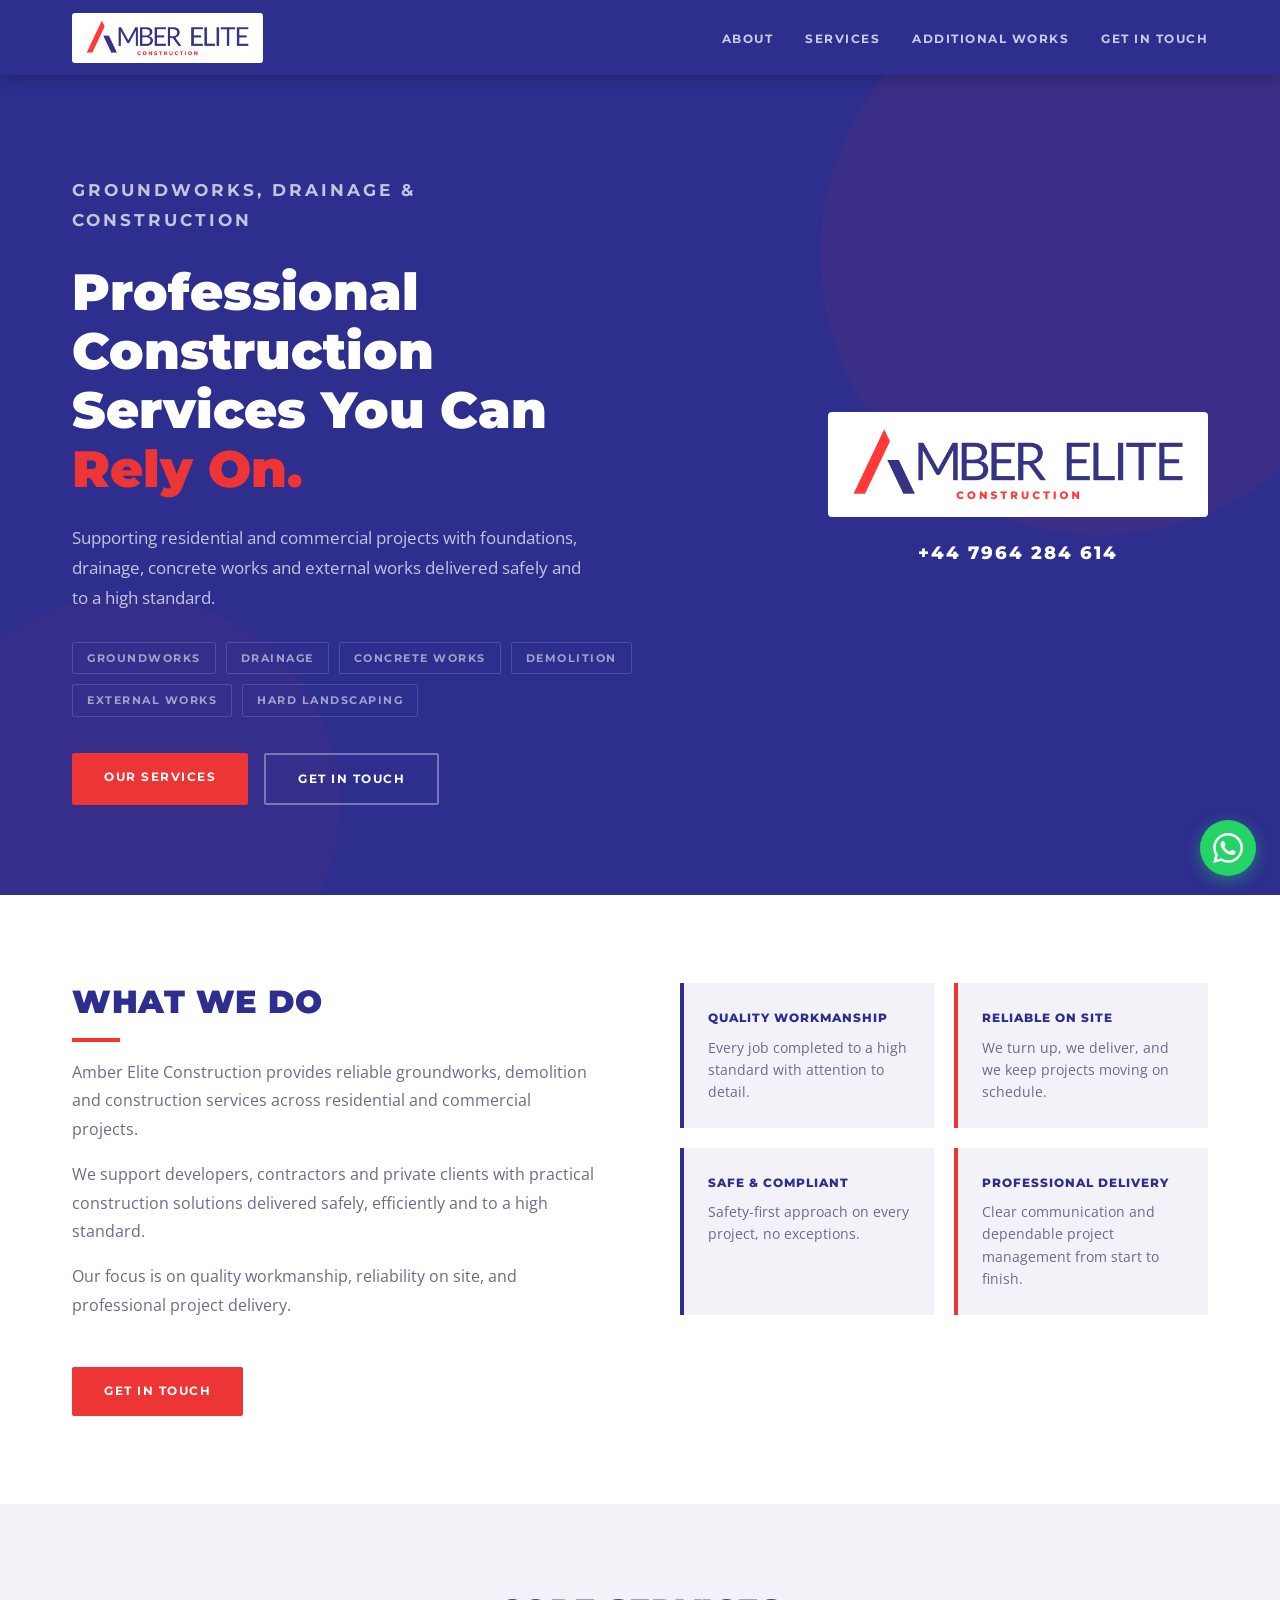
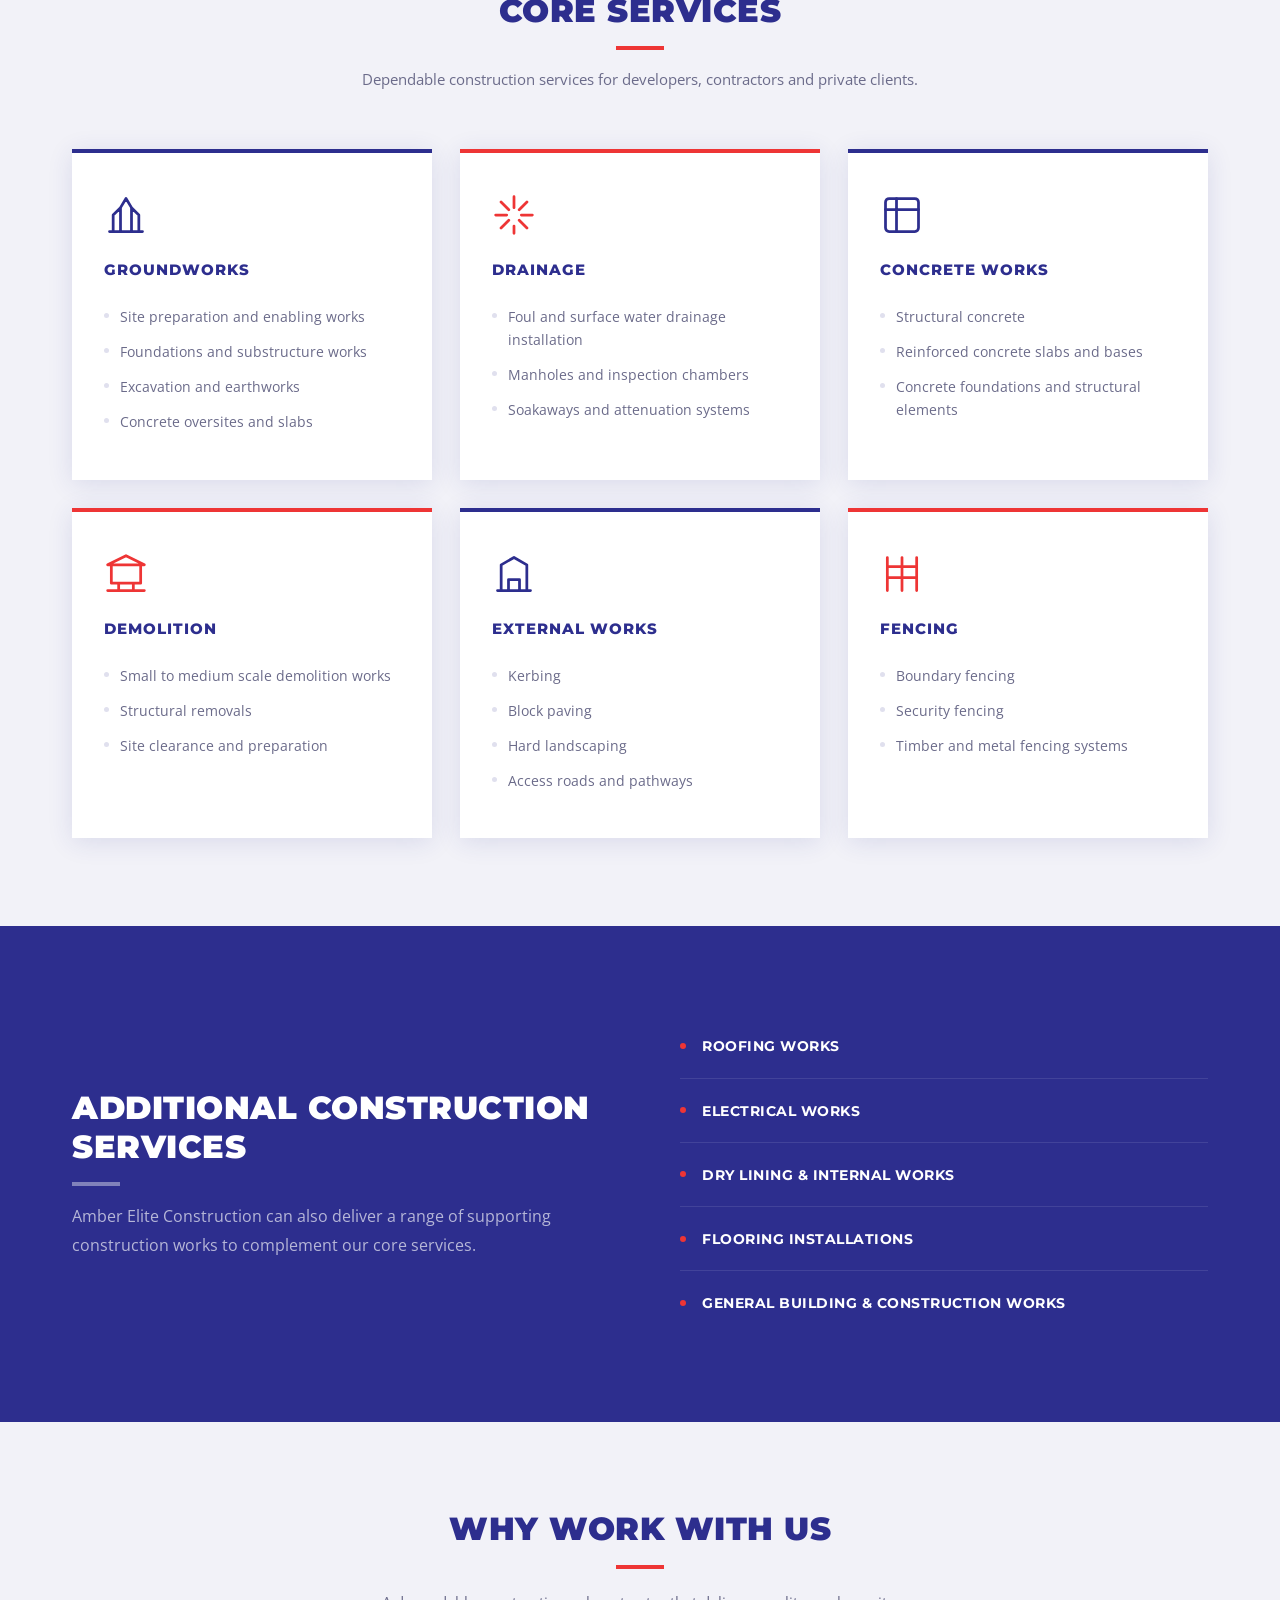
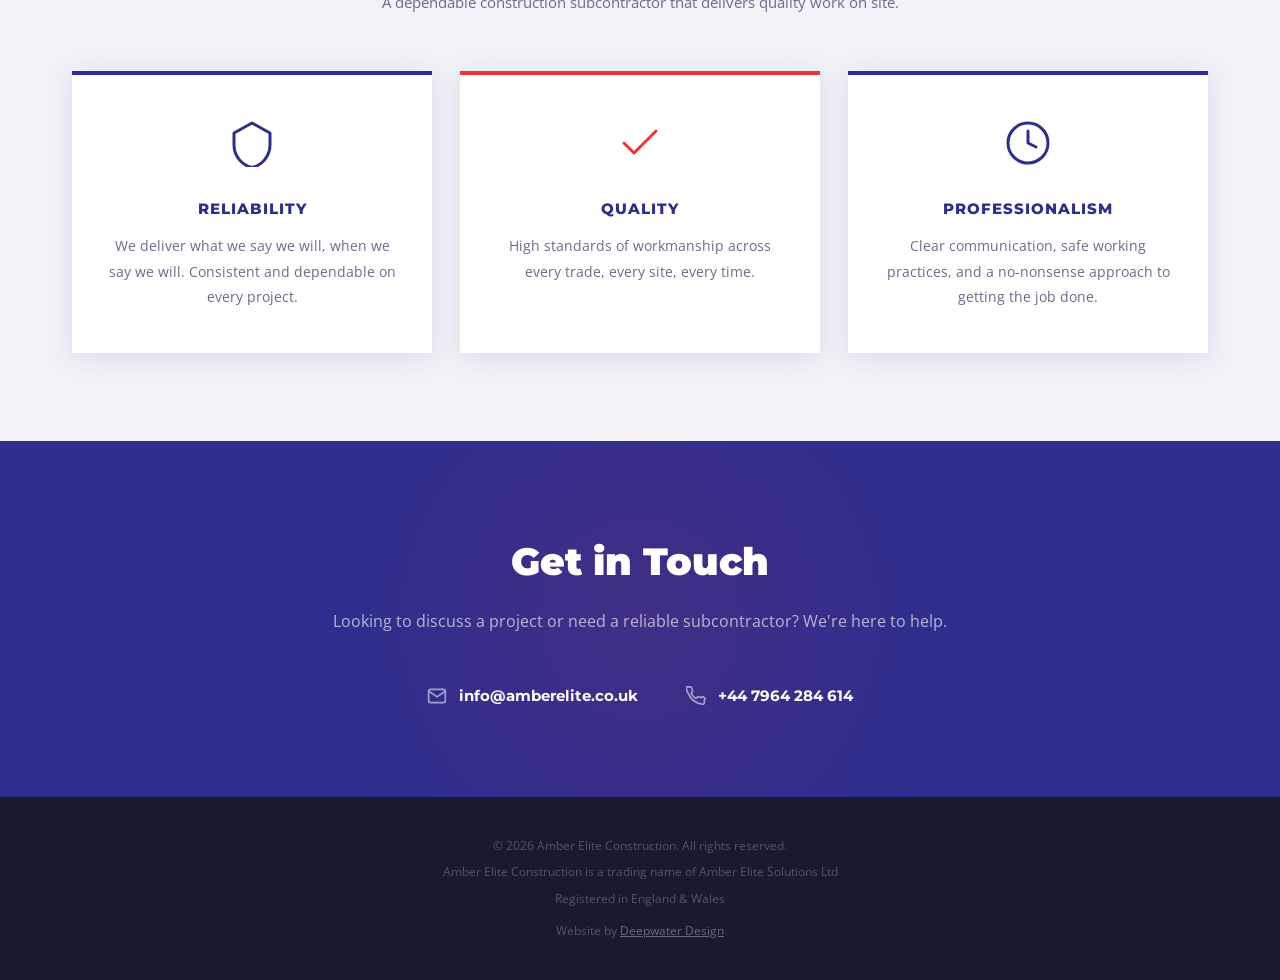
==== index.html @ 0c2aa2e3 "Update logo to Construction, add hover effects, update footer and contact section - Logo edited: SOL" ====
<!DOCTYPE html>
<html lang="en">
<head>
  <meta charset="UTF-8">
  <meta name="viewport" content="width=device-width, initial-scale=1.0">
  <meta name="description" content="Amber Elite Construction — Professional groundworks, drainage and construction services. Reliable subcontractor for residential and commercial projects across the UK.">
  <title>Amber Elite Construction | Groundworks, Drainage &amp; Construction</title>
  <link rel="preconnect" href="https://fonts.googleapis.com">
  <link rel="preconnect" href="https://fonts.gstatic.com" crossorigin>
  <link href="https://fonts.googleapis.com/css2?family=Montserrat:wght@400;600;700;800;900&family=Open+Sans:wght@400;500;600&display=swap" rel="stylesheet">
  <link rel="icon" type="image/x-icon" href="amber.ico">
  <link rel="stylesheet" href="style.css">
</head>
<body>

  <!-- ================================================
       HEADER
       ================================================ -->
  <header class="ae-header" id="aeHeader">
    <div class="ae-container ae-header-inner">

      <div class="ae-logo">
        <a href="index.html" aria-label="Amber Elite Construction — Home">
          <img src="amber-text-logo.png" alt="Amber Elite Construction">
        </a>
      </div>

      <nav class="ae-nav" id="aeNav" aria-label="Main navigation">
        <button class="ae-nav-close" id="aeNavClose" aria-label="Close menu">&#x2715;</button>
        <ul>
          <li><a href="#about">About</a></li>
          <li><a href="#services">Services</a></li>
          <li><a href="#additional">Additional Works</a></li>
          <li><a href="#contact" class="ae-nav-cta">Get in Touch</a></li>
        </ul>
      </nav>

      <button class="ae-hamburger" id="aeHamburger" aria-label="Toggle navigation" aria-expanded="false">
        <span></span><span></span><span></span>
      </button>

    </div>
  </header>

  <!-- ================================================
       HERO
       ================================================ -->
  <section class="ae-hero">
    <div class="ae-container ae-hero-inner">

      <div class="ae-hero-content">
        <p class="ae-hero-label">Groundworks, Drainage &amp; Construction</p>
        <h1>Professional Construction<br>Services You Can<br><em>Rely On.</em></h1>
        <p>Supporting residential and commercial projects with foundations, drainage, concrete works and external works delivered safely and to a high standard.</p>
        <div class="ae-hero-strip">
          <span>Groundworks</span>
          <span>Drainage</span>
          <span>Concrete Works</span>
          <span>Demolition</span>
          <span>External Works</span>
          <span>Hard Landscaping</span>
        </div>
        <div class="ae-hero-buttons">
          <a href="#services" class="ae-btn ae-btn-red">Our Services</a>
          <a href="#contact" class="ae-btn ae-btn-outline">Get in Touch</a>
        </div>
      </div>

      <div class="ae-hero-icon">
        <img src="amber-text-logo.png" alt="Amber Elite Construction">
        <a href="tel:+447964284614" class="ae-hero-phone">+44 7964 284 614</a>
      </div>

    </div>
  </section>

  <!-- ================================================
       ABOUT / WHAT WE DO
       ================================================ -->
  <section class="ae-about ae-section-pad" id="about">
    <div class="ae-container ae-about-inner">

      <div class="ae-about-text">
        <h2 class="ae-section-heading">What We Do</h2>
        <p>Amber Elite Construction provides reliable groundworks, demolition and construction services across residential and commercial projects.</p>
        <p>We support developers, contractors and private clients with practical construction solutions delivered safely, efficiently and to a high standard.</p>
        <p>Our focus is on quality workmanship, reliability on site, and professional project delivery.</p>
        <a href="#contact" class="ae-btn ae-btn-red" style="margin-top:32px;display:inline-block;">Get in Touch</a>
      </div>

      <div class="ae-about-points">
        <div class="ae-point">
          <h4>Quality Workmanship</h4>
          <p>Every job completed to a high standard with attention to detail.</p>
        </div>
        <div class="ae-point">
          <h4>Reliable on Site</h4>
          <p>We turn up, we deliver, and we keep projects moving on schedule.</p>
        </div>
        <div class="ae-point">
          <h4>Safe &amp; Compliant</h4>
          <p>Safety-first approach on every project, no exceptions.</p>
        </div>
        <div class="ae-point">
          <h4>Professional Delivery</h4>
          <p>Clear communication and dependable project management from start to finish.</p>
        </div>
      </div>

    </div>
  </section>

  <!-- ================================================
       CORE SERVICES
       ================================================ -->
  <section class="ae-services ae-section-pad" id="services">
    <div class="ae-container">

      <h2 class="ae-section-heading centered">Core Services</h2>
      <p class="ae-section-subhead">Dependable construction services for developers, contractors and private clients.</p>

      <div class="ae-services-grid">

        <!-- Groundworks -->
        <div class="ae-service-card">
          <div class="ae-service-icon">
            <svg viewBox="0 0 24 24" fill="none" stroke="currentColor" stroke-width="1.5" stroke-linecap="round" stroke-linejoin="round">
              <path d="M3 21h18M9 21V8l-4 4V21M15 21V8l4 4V21M9 8l3-5 3 5"/>
            </svg>
          </div>
          <h3>Groundworks</h3>
          <ul>
            <li>Site preparation and enabling works</li>
            <li>Foundations and substructure works</li>
            <li>Excavation and earthworks</li>
            <li>Concrete oversites and slabs</li>
          </ul>
        </div>

        <!-- Drainage -->
        <div class="ae-service-card">
          <div class="ae-service-icon">
            <svg viewBox="0 0 24 24" fill="none" stroke="currentColor" stroke-width="1.5" stroke-linecap="round" stroke-linejoin="round">
              <path d="M12 2v6M12 18v4M4.93 4.93l4.24 4.24M14.83 14.83l4.24 4.24M2 12h6M16 12h6M4.93 19.07l4.24-4.24M14.83 9.17l4.24-4.24"/>
            </svg>
          </div>
          <h3>Drainage</h3>
          <ul>
            <li>Foul and surface water drainage installation</li>
            <li>Manholes and inspection chambers</li>
            <li>Soakaways and attenuation systems</li>
          </ul>
        </div>

        <!-- Concrete Works -->
        <div class="ae-service-card">
          <div class="ae-service-icon">
            <svg viewBox="0 0 24 24" fill="none" stroke="currentColor" stroke-width="1.5" stroke-linecap="round" stroke-linejoin="round">
              <rect x="3" y="3" width="18" height="18" rx="2"/>
              <path d="M3 9h18M9 3v18"/>
            </svg>
          </div>
          <h3>Concrete Works</h3>
          <ul>
            <li>Structural concrete</li>
            <li>Reinforced concrete slabs and bases</li>
            <li>Concrete foundations and structural elements</li>
          </ul>
        </div>

        <!-- Demolition -->
        <div class="ae-service-card">
          <div class="ae-service-icon">
            <svg viewBox="0 0 24 24" fill="none" stroke="currentColor" stroke-width="1.5" stroke-linecap="round" stroke-linejoin="round">
              <path d="M12 2L2 7h20L12 2zM4 7v10h16V7M8 17v4M16 17v4M2 21h20"/>
            </svg>
          </div>
          <h3>Demolition</h3>
          <ul>
            <li>Small to medium scale demolition works</li>
            <li>Structural removals</li>
            <li>Site clearance and preparation</li>
          </ul>
        </div>

        <!-- External Works -->
        <div class="ae-service-card">
          <div class="ae-service-icon">
            <svg viewBox="0 0 24 24" fill="none" stroke="currentColor" stroke-width="1.5" stroke-linecap="round" stroke-linejoin="round">
              <path d="M3 21h18M5 21V7l7-4 7 4v14M9 21v-6h6v6"/>
            </svg>
          </div>
          <h3>External Works</h3>
          <ul>
            <li>Kerbing</li>
            <li>Block paving</li>
            <li>Hard landscaping</li>
            <li>Access roads and pathways</li>
          </ul>
        </div>

        <!-- Fencing -->
        <div class="ae-service-card">
          <div class="ae-service-icon">
            <svg viewBox="0 0 24 24" fill="none" stroke="currentColor" stroke-width="1.5" stroke-linecap="round" stroke-linejoin="round">
              <path d="M4 3v18M12 3v18M20 3v18M4 8h8M12 8h8M4 14h8M12 14h8"/>
            </svg>
          </div>
          <h3>Fencing</h3>
          <ul>
            <li>Boundary fencing</li>
            <li>Security fencing</li>
            <li>Timber and metal fencing systems</li>
          </ul>
        </div>

      </div>
    </div>
  </section>

  <!-- ================================================
       ADDITIONAL SERVICES
       ================================================ -->
  <section class="ae-additional" id="additional">
    <div class="ae-container ae-additional-inner">

      <div class="ae-additional-text">
        <h2 class="ae-section-heading light">Additional Construction Services</h2>
        <p>Amber Elite Construction can also deliver a range of supporting construction works to complement our core services.</p>
      </div>

      <ul class="ae-additional-list">
        <li>
          <div>
            <strong>Roofing Works</strong>
          </div>
        </li>
        <li>
          <div>
            <strong>Electrical Works</strong>
          </div>
        </li>
        <li>
          <div>
            <strong>Dry Lining &amp; Internal Works</strong>
          </div>
        </li>
        <li>
          <div>
            <strong>Flooring Installations</strong>
          </div>
        </li>
        <li>
          <div>
            <strong>General Building &amp; Construction Works</strong>
          </div>
        </li>
      </ul>

    </div>
  </section>

  <!-- ================================================
       VALUES
       ================================================ -->
  <section class="ae-values ae-section-pad" id="values">
    <div class="ae-container">

      <h2 class="ae-section-heading centered">Why Work With Us</h2>
      <p class="ae-section-subhead" style="margin-top:20px;">A dependable construction subcontractor that delivers quality work on site.</p>

      <div class="ae-values-grid">

        <div class="ae-value-card">
          <svg class="ae-value-icon" viewBox="0 0 24 24" xmlns="http://www.w3.org/2000/svg" fill="none" stroke="#2D2E8E" stroke-width="1.5" stroke-linecap="round" stroke-linejoin="round">
            <path d="M12 2L3 7v6c0 5.25 3.75 10.15 9 11.25C17.25 23.15 21 18.25 21 13V7L12 2z"/>
          </svg>
          <h3>Reliability</h3>
          <p>We deliver what we say we will, when we say we will. Consistent and dependable on every project.</p>
        </div>

        <div class="ae-value-card">
          <svg class="ae-value-icon" viewBox="0 0 24 24" xmlns="http://www.w3.org/2000/svg" fill="none" stroke="#EE3535" stroke-width="1.5" stroke-linecap="round" stroke-linejoin="round">
            <polyline points="20 6 9 17 4 12"/>
          </svg>
          <h3>Quality</h3>
          <p>High standards of workmanship across every trade, every site, every time.</p>
        </div>

        <div class="ae-value-card">
          <svg class="ae-value-icon" viewBox="0 0 24 24" xmlns="http://www.w3.org/2000/svg" fill="none" stroke="#2D2E8E" stroke-width="1.5" stroke-linecap="round" stroke-linejoin="round">
            <circle cx="12" cy="12" r="10"/>
            <path d="M12 6v6l4 2"/>
          </svg>
          <h3>Professionalism</h3>
          <p>Clear communication, safe working practices, and a no-nonsense approach to getting the job done.</p>
        </div>

      </div>
    </div>
  </section>

  <!-- ================================================
       GET IN TOUCH
       ================================================ -->
  <section class="ae-cta" id="contact">
    <div class="ae-container">
      <h2>Get in Touch</h2>
      <p>Looking to discuss a project or need a reliable subcontractor? We're here to help.</p>
      <div class="ae-cta-contacts">

        <div class="ae-contact-item">
          <svg width="20" height="20" viewBox="0 0 24 24" fill="none" stroke="currentColor" stroke-width="2" stroke-linecap="round" stroke-linejoin="round">
            <path d="M4 4h16c1.1 0 2 .9 2 2v12c0 1.1-.9 2-2 2H4c-1.1 0-2-.9-2-2V6c0-1.1.9-2 2-2z"/>
            <polyline points="22,6 12,13 2,6"/>
          </svg>
          <a href="mailto:info@amberelite.co.uk">info@amberelite.co.uk</a>
        </div>

        <div class="ae-contact-item">
          <svg width="20" height="20" viewBox="0 0 24 24" fill="none" stroke="currentColor" stroke-width="2" stroke-linecap="round" stroke-linejoin="round">
            <path d="M22 16.92v3a2 2 0 01-2.18 2 19.79 19.79 0 01-8.63-3.07A19.5 19.5 0 013.07 9.8a19.79 19.79 0 01-3.07-8.67A2 2 0 012 .99h3a2 2 0 012 1.72c.127.96.361 1.903.7 2.81a2 2 0 01-.45 2.11L6.09 8.91a16 16 0 006 6l1.27-1.27a2 2 0 012.11-.45c.907.339 1.85.573 2.81.7A2 2 0 0122 16.92z"/>
          </svg>
          <a href="tel:+447964284614">+44 7964 284 614</a>
        </div>

      </div>
    </div>
  </section>

  <!-- ================================================
       FOOTER
       ================================================ -->
  <footer class="ae-footer">
    <div class="ae-container">
      <p>&copy; 2026 Amber Elite Construction. All rights reserved.</p>
      <p>Amber Elite Construction is a trading name of Amber Elite Solutions Ltd</p>
      <p>Registered in England &amp; Wales</p>
      <p style="margin-top:6px;">Website by <a href="https://www.deepwaterdesign.co.uk" target="_blank" rel="noopener">Deepwater Design</a></p>
    </div>
  </footer>

  <script>
    var aeHamburger = document.getElementById('aeHamburger');
    var aeNav = document.getElementById('aeNav');
    function closeAeNav() {
      aeNav.classList.remove('open');
      aeHamburger.classList.remove('open');
      aeHamburger.setAttribute('aria-expanded', 'false');
      document.body.style.overflow = '';
    }
    aeHamburger.addEventListener('click', function() {
      var isOpen = this.getAttribute('aria-expanded') !== 'true';
      aeNav.classList.toggle('open', isOpen);
      this.classList.toggle('open', isOpen);
      this.setAttribute('aria-expanded', isOpen);
      document.body.style.overflow = isOpen ? 'hidden' : '';
    });
    document.getElementById('aeNavClose').addEventListener('click', closeAeNav);
    aeNav.querySelectorAll('a').forEach(function(a) { a.addEventListener('click', closeAeNav); });
  </script>

  <a href="https://wa.me/447964284614" class="ae-whatsapp-btn" target="_blank" rel="noopener" aria-label="Chat with us on WhatsApp">
    <svg xmlns="http://www.w3.org/2000/svg" viewBox="0 0 24 24"><path d="M17.472 14.382c-.297-.149-1.758-.867-2.03-.967-.273-.099-.471-.148-.67.15-.197.297-.767.966-.94 1.164-.173.199-.347.223-.644.075-.297-.15-1.255-.463-2.39-1.475-.883-.788-1.48-1.761-1.653-2.059-.173-.297-.018-.458.13-.606.134-.133.298-.347.446-.52.149-.174.198-.298.298-.497.099-.198.05-.371-.025-.52-.075-.149-.669-1.612-.916-2.207-.242-.579-.487-.5-.669-.51-.173-.008-.371-.01-.57-.01-.198 0-.52.074-.792.372-.272.297-1.04 1.016-1.04 2.479 0 1.462 1.065 2.875 1.213 3.074.149.198 2.096 3.2 5.077 4.487.709.306 1.262.489 1.694.625.712.227 1.36.195 1.871.118.571-.085 1.758-.719 2.006-1.413.248-.694.248-1.289.173-1.413-.074-.124-.272-.198-.57-.347m-5.421 7.403h-.004a9.87 9.87 0 01-5.031-1.378l-.361-.214-3.741.982.998-3.648-.235-.374a9.86 9.86 0 01-1.51-5.26c.001-5.45 4.436-9.884 9.888-9.884 2.64 0 5.122 1.03 6.988 2.898a9.825 9.825 0 012.893 6.994c-.003 5.45-4.437 9.884-9.885 9.884m8.413-18.297A11.815 11.815 0 0012.05 0C5.495 0 .16 5.335.157 11.892c0 2.096.547 4.142 1.588 5.945L.057 24l6.305-1.654a11.882 11.882 0 005.683 1.448h.005c6.554 0 11.89-5.335 11.893-11.893a11.821 11.821 0 00-3.48-8.413z"/></svg>
  </a>

</body>
</html>
---- style.css ----
/* ================================================
   AMBER ELITE CONSTRUCTION — STYLESHEET
   ================================================ */

:root {
  --ae-navy:       #2D2E8E;
  --ae-navy-dark:  #1f2070;
  --ae-red:        #EE3535;
  --ae-red-dark:   #cc2828;
  --ae-white:      #FFFFFF;
  --ae-light:      #F2F2F8;
  --ae-dark:       #1a1a2e;
  --ae-grey:       #6b6b8a;
  --ae-mid:        #e0e0ee;
  --ae-font-h:     'Montserrat', sans-serif;
  --ae-font-b:     'Open Sans', sans-serif;
  --ae-shadow:     0 4px 24px rgba(43,46,142,0.12);
}

*, *::before, *::after { box-sizing: border-box; margin: 0; padding: 0; }
html { scroll-behavior: smooth; }
body { font-family: var(--ae-font-b); color: var(--ae-dark); background: var(--ae-white); line-height: 1.7; }
a { text-decoration: none; color: inherit; }
img { max-width: 100%; display: block; }

.ae-container { max-width: 1200px; margin: 0 auto; padding: 0 32px; }
.ae-section-pad { padding: 88px 0; }

/* ================================================
   HEADER
   ================================================ */
.ae-header {
  background: var(--ae-navy);
  padding: 0;
  position: sticky;
  top: 0;
  z-index: 100;
  box-shadow: 0 2px 16px rgba(0,0,0,0.25);
}
.ae-header-inner {
  display: flex;
  align-items: center;
  justify-content: space-between;
  height: 75px;
}
.ae-logo {
  background: var(--ae-white);
  padding: 7px 14px;
  border-radius: 3px;
}
.ae-logo img { height: 36px; width: auto; display: block; }

.ae-nav { display: flex; align-self: stretch; }
.ae-nav ul {
  list-style: none;
  display: flex;
  gap: 32px;
  align-items: center;
  height: 100%;
}
.ae-nav a {
  font-family: var(--ae-font-h);
  font-size: 0.76rem;
  font-weight: 700;
  text-transform: uppercase;
  letter-spacing: 1.5px;
  color: rgba(255,255,255,0.75);
  transition: color 0.2s;
  position: relative;
}
.ae-nav a::after {
  content: '';
  position: absolute;
  bottom: -5px; left: 0;
  width: 0; height: 2px;
  background: var(--ae-red);
  transition: width 0.3s ease;
}
.ae-nav a:hover::after { width: 100%; }
.ae-nav a:hover { color: var(--ae-white); }
.ae-nav .ae-nav-cta { color: rgba(255,255,255,0.75) !important; }
.ae-nav .ae-nav-cta:hover { color: var(--ae-white) !important; }

.ae-nav-close { display: none; }

.ae-hamburger {
  display: none;
  flex-direction: column;
  gap: 5px;
  background: none;
  border: none;
  cursor: pointer;
  padding: 4px;
}
.ae-hamburger span {
  display: block;
  width: 24px;
  height: 2px;
  background: var(--ae-white);
  border-radius: 2px;
  transition: all 0.2s;
}

/* ================================================
   HERO
   ================================================ */
.ae-hero {
  background: var(--ae-navy);
  padding: 100px 0 90px;
  position: relative;
  overflow: hidden;
}
.ae-hero::before {
  content: '';
  position: absolute;
  top: -100px; right: -100px;
  width: 560px; height: 560px;
  background: var(--ae-red);
  opacity: 0.07;
  border-radius: 50%;
  pointer-events: none;
}
.ae-hero::after {
  content: '';
  position: absolute;
  bottom: -120px; left: -80px;
  width: 420px; height: 420px;
  background: var(--ae-red);
  opacity: 0.04;
  border-radius: 50%;
  pointer-events: none;
}
.ae-hero-inner {
  display: grid;
  grid-template-columns: 1fr auto;
  gap: 60px;
  align-items: center;
  position: relative;
  z-index: 1;
}
.ae-hero-label {
  font-family: var(--ae-font-h);
  font-size: 0.72rem;
  font-weight: 700;
  text-transform: uppercase;
  letter-spacing: 3px;
  color: var(--ae-red);
  margin-bottom: 20px;
}
.ae-hero h1 {
  font-family: var(--ae-font-h);
  font-size: clamp(2.2rem, 4vw, 3.4rem);
  font-weight: 900;
  color: var(--ae-white);
  line-height: 1.15;
  margin-bottom: 24px;
}
.ae-hero h1 em {
  color: var(--ae-red);
  font-style: normal;
}
.ae-hero-content > p {
  font-size: 1.05rem;
  color: rgba(255,255,255,0.72);
  max-width: 520px;
  margin-bottom: 28px;
  line-height: 1.8;
}
.ae-hero-buttons { display: flex; gap: 16px; flex-wrap: wrap; }

/* Service strip */
.ae-hero-strip {
  display: flex;
  flex-wrap: wrap;
  gap: 10px;
  margin-bottom: 36px;
}
.ae-hero-strip span {
  font-family: var(--ae-font-h);
  font-size: 0.68rem;
  font-weight: 700;
  text-transform: uppercase;
  letter-spacing: 1.5px;
  color: rgba(255,255,255,0.55);
  padding: 6px 14px;
  border: 1px solid rgba(255,255,255,0.15);
  border-radius: 2px;
  transition: border-color 0.2s, color 0.2s, background 0.2s;
  cursor: default;
}
.ae-hero-strip span:hover {
  border-color: var(--ae-red);
  color: var(--ae-white);
  background: rgba(238,53,53,0.12);
}

.ae-btn {
  display: inline-block;
  font-family: var(--ae-font-h);
  font-size: 0.76rem;
  font-weight: 700;
  text-transform: uppercase;
  letter-spacing: 1.5px;
  padding: 14px 32px;
  border-radius: 2px;
  transition: all 0.2s;
  cursor: pointer;
}
.ae-btn-red  { background: var(--ae-red); color: var(--ae-white); }
.ae-btn-red:hover  { background: var(--ae-red-dark); }
.ae-btn-outline { border: 2px solid rgba(255,255,255,0.35); color: var(--ae-white); }
.ae-btn-outline:hover { border-color: var(--ae-white); background: rgba(255,255,255,0.08); }

.ae-hero-icon { opacity: 1; flex-shrink: 0; display: flex; flex-direction: column; align-items: center; gap: 20px; }
.ae-hero-icon img { width: 380px; height: auto; background: var(--ae-white); padding: 16px 24px; border-radius: 4px; }
.ae-hero-phone {
  font-family: var(--ae-font-h);
  font-size: 1.15rem;
  font-weight: 800;
  color: var(--ae-white);
  letter-spacing: 2px;
  transition: color 0.2s;
}
.ae-hero-phone:hover { color: var(--ae-red); }

/* ================================================
   SECTION HEADINGS
   ================================================ */
.ae-section-heading {
  font-family: var(--ae-font-h);
  font-size: clamp(1.6rem, 2.5vw, 2.2rem);
  font-weight: 900;
  text-transform: uppercase;
  letter-spacing: 0.5px;
  color: var(--ae-navy);
  margin-bottom: 16px;
  line-height: 1.2;
}
.ae-section-heading::after {
  content: '';
  display: block;
  width: 48px;
  height: 4px;
  background: var(--ae-red);
  margin-top: 16px;
}
.ae-section-heading.centered { text-align: center; }
.ae-section-heading.centered::after { margin: 16px auto 0; }
.ae-section-heading.light { color: var(--ae-white); }
.ae-section-heading.light::after { background: rgba(255,255,255,0.4); }

.ae-section-subhead {
  color: var(--ae-grey);
  font-size: 0.95rem;
  max-width: 600px;
  margin: 0 auto;
  text-align: center;
  line-height: 1.75;
}

/* ================================================
   ABOUT / WHAT WE DO
   ================================================ */
.ae-about { background: var(--ae-white); }
.ae-about-inner {
  display: grid;
  grid-template-columns: 1fr 1fr;
  gap: 80px;
  align-items: start;
}
.ae-about-text p {
  color: var(--ae-grey);
  font-size: 0.97rem;
  line-height: 1.85;
  margin-bottom: 16px;
}

.ae-about-points {
  display: grid;
  grid-template-columns: 1fr 1fr;
  gap: 20px;
}
.ae-point {
  background: var(--ae-light);
  padding: 24px;
  border-left: 4px solid var(--ae-navy);
}
.ae-point:nth-child(even) { border-left-color: var(--ae-red); }
.ae-point h4 {
  font-family: var(--ae-font-h);
  font-size: 0.78rem;
  font-weight: 800;
  text-transform: uppercase;
  letter-spacing: 1px;
  color: var(--ae-navy);
  margin-bottom: 8px;
}
.ae-point p { font-size: 0.85rem; color: var(--ae-grey); line-height: 1.65; }

/* ================================================
   CORE SERVICES GRID
   ================================================ */
.ae-services { background: var(--ae-light); }
.ae-services-grid {
  display: grid;
  grid-template-columns: repeat(3, 1fr);
  gap: 28px;
  margin-top: 56px;
}
.ae-service-card {
  background: var(--ae-white);
  padding: 40px 32px;
  border-top: 4px solid var(--ae-navy);
  box-shadow: var(--ae-shadow);
  transition: transform 0.2s ease, box-shadow 0.2s ease;
}
.ae-service-card:nth-child(even) { border-top-color: var(--ae-red); }
.ae-service-card:hover {
  transform: translateY(-4px);
  box-shadow: 0 8px 32px rgba(43,46,142,0.18);
}
.ae-service-icon {
  width: 44px;
  height: 44px;
  margin-bottom: 20px;
  color: var(--ae-navy);
}
.ae-service-card:nth-child(even) .ae-service-icon { color: var(--ae-red); }
.ae-service-card h3 {
  font-family: var(--ae-font-h);
  font-size: 0.95rem;
  font-weight: 800;
  text-transform: uppercase;
  letter-spacing: 1px;
  color: var(--ae-navy);
  margin-bottom: 16px;
}
.ae-service-card ul {
  list-style: none;
}
.ae-service-card ul li {
  font-size: 0.88rem;
  color: var(--ae-grey);
  line-height: 1.65;
  padding: 6px 0;
  padding-left: 16px;
  position: relative;
}
.ae-service-card ul li::before {
  content: '';
  position: absolute;
  left: 0;
  top: 14px;
  width: 5px;
  height: 5px;
  background: var(--ae-mid);
  border-radius: 50%;
}

/* ================================================
   ADDITIONAL SERVICES
   ================================================ */
.ae-additional {
  background: var(--ae-navy);
  padding: 88px 0;
}
.ae-additional-inner {
  display: grid;
  grid-template-columns: 1fr 1fr;
  gap: 80px;
  align-items: center;
}
.ae-additional-text p {
  color: rgba(255,255,255,0.65);
  font-size: 0.97rem;
  line-height: 1.85;
  margin-top: 16px;
}
.ae-additional-list {
  list-style: none;
}
.ae-additional-list li {
  display: flex;
  align-items: center;
  gap: 16px;
  padding: 18px 0;
  border-bottom: 1px solid rgba(255,255,255,0.1);
}
.ae-additional-list li:last-child { border-bottom: none; }
.ae-additional-list li::before {
  content: '';
  flex-shrink: 0;
  width: 6px;
  height: 6px;
  background: var(--ae-red);
  border-radius: 50%;
}
.ae-additional-list li strong {
  font-family: var(--ae-font-h);
  font-size: 0.85rem;
  font-weight: 700;
  text-transform: uppercase;
  letter-spacing: 0.5px;
  color: var(--ae-white);
}

/* ================================================
   VALUES
   ================================================ */
.ae-values { background: var(--ae-light); text-align: center; }
.ae-values-grid {
  display: grid;
  grid-template-columns: repeat(3, 1fr);
  gap: 28px;
  margin-top: 56px;
}
.ae-value-card {
  background: var(--ae-white);
  padding: 44px 32px;
  border-top: 4px solid var(--ae-navy);
  box-shadow: var(--ae-shadow);
}
.ae-value-card:nth-child(2) { border-top-color: var(--ae-red); }
.ae-value-icon {
  width: 48px;
  height: 48px;
  margin: 0 auto 20px;
}
.ae-value-card h3 {
  font-family: var(--ae-font-h);
  font-size: 0.95rem;
  font-weight: 800;
  text-transform: uppercase;
  letter-spacing: 1px;
  color: var(--ae-navy);
  margin-bottom: 12px;
}
.ae-value-card p { font-size: 0.9rem; color: var(--ae-grey); line-height: 1.75; }

/* ================================================
   CTA / CONTACT
   ================================================ */
.ae-cta {
  background: var(--ae-navy);
  padding: 88px 0;
  text-align: center;
  position: relative;
  overflow: hidden;
}
.ae-cta::before {
  content: '';
  position: absolute;
  top: 50%; left: 50%;
  transform: translate(-50%, -50%);
  width: 700px; height: 700px;
  background: radial-gradient(circle, rgba(238,53,53,0.1) 0%, transparent 65%);
  pointer-events: none;
}
.ae-cta h2 {
  font-family: var(--ae-font-h);
  font-size: clamp(1.8rem, 3vw, 2.6rem);
  font-weight: 900;
  color: var(--ae-white);
  margin-bottom: 14px;
  position: relative;
}
.ae-cta > .ae-container > p {
  color: rgba(255,255,255,0.65);
  font-size: 1rem;
  margin-bottom: 48px;
  position: relative;
}
.ae-cta-contacts {
  display: flex;
  justify-content: center;
  gap: 48px;
  flex-wrap: wrap;
  position: relative;
}
.ae-contact-item {
  display: flex;
  align-items: center;
  gap: 12px;
}
.ae-contact-item svg { flex-shrink: 0; opacity: 0.55; color: var(--ae-white); }
.ae-contact-item a {
  font-family: var(--ae-font-h);
  font-size: 0.95rem;
  font-weight: 700;
  color: var(--ae-white);
  transition: color 0.2s;
}
.ae-contact-item a:hover { color: var(--ae-red); }

/* ================================================
   FOOTER
   ================================================ */
.ae-footer {
  background: var(--ae-dark);
  padding: 36px 0;
  text-align: center;
}
.ae-footer p { font-size: 0.78rem; color: rgba(255,255,255,0.25); line-height: 2.1; }
.ae-footer a { color: rgba(255,255,255,0.35); text-decoration: underline; transition: color 0.2s; }
.ae-footer a:hover { color: rgba(255,255,255,0.65); }

/* ================================================
   WHATSAPP STICKY BUTTON
   ================================================ */
.ae-whatsapp-btn {
  position: fixed;
  bottom: 24px;
  right: 24px;
  z-index: 999;
  width: 56px;
  height: 56px;
  background: #25D366;
  border-radius: 50%;
  display: flex;
  align-items: center;
  justify-content: center;
  box-shadow: 0 4px 16px rgba(37, 211, 102, 0.45);
  transition: transform 0.2s ease, box-shadow 0.2s ease;
  text-decoration: none;
}
.ae-whatsapp-btn:hover {
  transform: scale(1.1);
  box-shadow: 0 6px 24px rgba(37, 211, 102, 0.6);
}
.ae-whatsapp-btn svg {
  width: 30px;
  height: 30px;
  fill: #ffffff;
}

/* ================================================
   RESPONSIVE
   ================================================ */
@media (max-width: 1024px) {
  .ae-services-grid { grid-template-columns: repeat(2, 1fr); }
}

@media (max-width: 900px) {
  .ae-hero-inner { grid-template-columns: 1fr; }
  .ae-hero-icon { display: none; }
  .ae-about-inner { grid-template-columns: 1fr; gap: 48px; }
  .ae-additional-inner { grid-template-columns: 1fr; gap: 40px; }
  .ae-values-grid { grid-template-columns: 1fr 1fr; }
}

@media (max-width: 768px) {
  .ae-about-points { grid-template-columns: 1fr; }
  .ae-services-grid { grid-template-columns: 1fr; }
  .ae-cta-contacts { flex-direction: column; align-items: center; gap: 20px; }
  .ae-section-pad { padding: 60px 0; }
  .ae-container { padding: 0 20px; }
  .ae-values-grid { grid-template-columns: 1fr; }
  .ae-additional { padding: 60px 0; }
}

@media (max-width: 1100px) {
  .ae-nav { display: none; }
  .ae-hamburger { display: flex; }
  .ae-hamburger span { transform-origin: center; }
  .ae-hamburger.open span:nth-child(1) { transform: translateY(7px) rotate(45deg); }
  .ae-hamburger.open span:nth-child(2) { opacity: 0; }
  .ae-hamburger.open span:nth-child(3) { transform: translateY(-7px) rotate(-45deg); }
  .ae-nav.open {
    display: block;
    position: fixed;
    top: 0; left: 0; right: 0; bottom: 0;
    background: var(--ae-navy);
    padding-top: 75px;
    overflow-y: auto;
    -webkit-overflow-scrolling: touch;
    z-index: 99;
  }
  .ae-nav.open .ae-nav-close {
    display: block;
    position: absolute;
    top: 89px;
    right: 24px;
    background: none;
    border: none;
    color: rgba(255,255,255,0.55);
    font-size: 1.5rem;
    line-height: 1;
    cursor: pointer;
    padding: 4px 8px;
    transition: color 0.2s;
  }
  .ae-nav.open .ae-nav-close:hover { color: var(--ae-white); }
  .ae-nav.open ul { flex-direction: column; gap: 0; align-items: stretch; height: auto; }
  .ae-nav.open ul li a {
    display: block;
    padding: 18px 28px;
    border-bottom: 1px solid rgba(255,255,255,0.07);
    font-size: 1.1rem;
    letter-spacing: 2px;
    color: var(--ae-white);
  }
  .ae-nav.open ul li a::after { display: none; }
  .ae-nav.open .ae-nav-cta {
    background: none !important;
    padding: 18px 28px;
    border-radius: 0;
  }
}
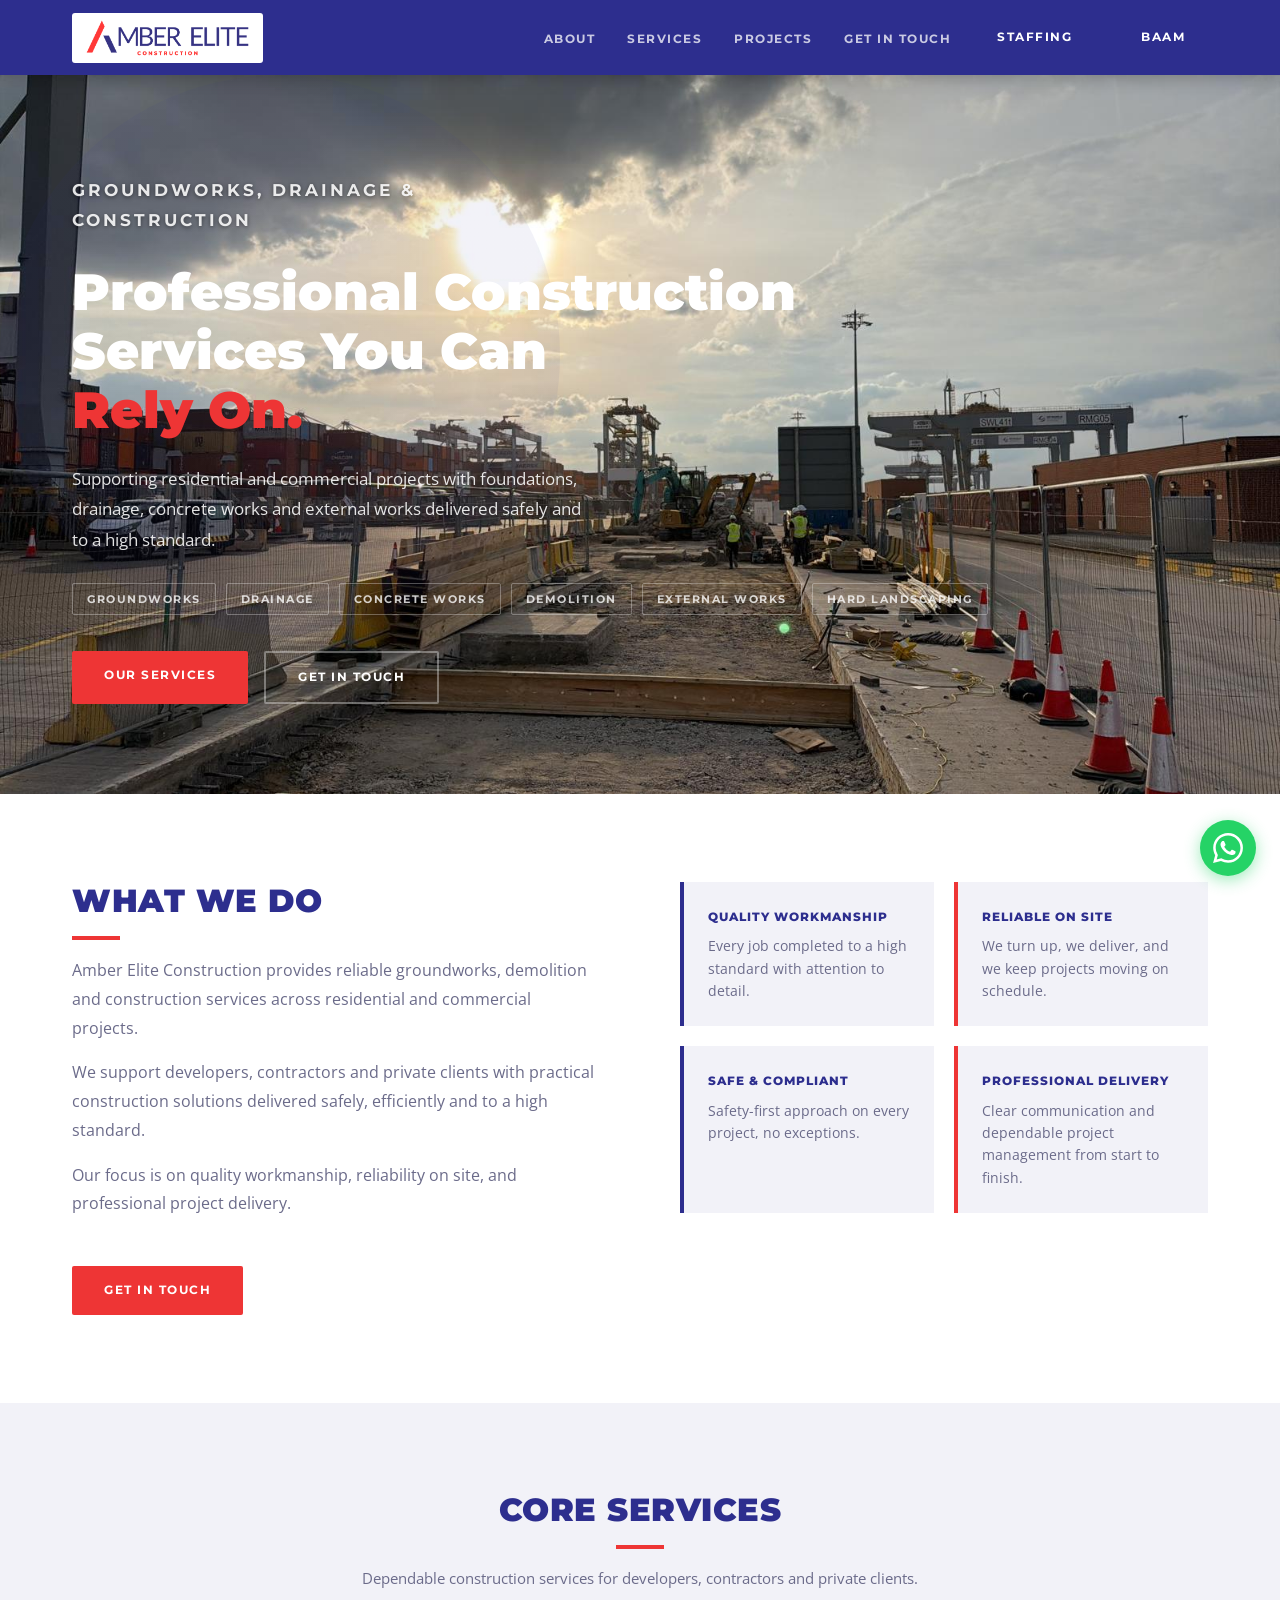
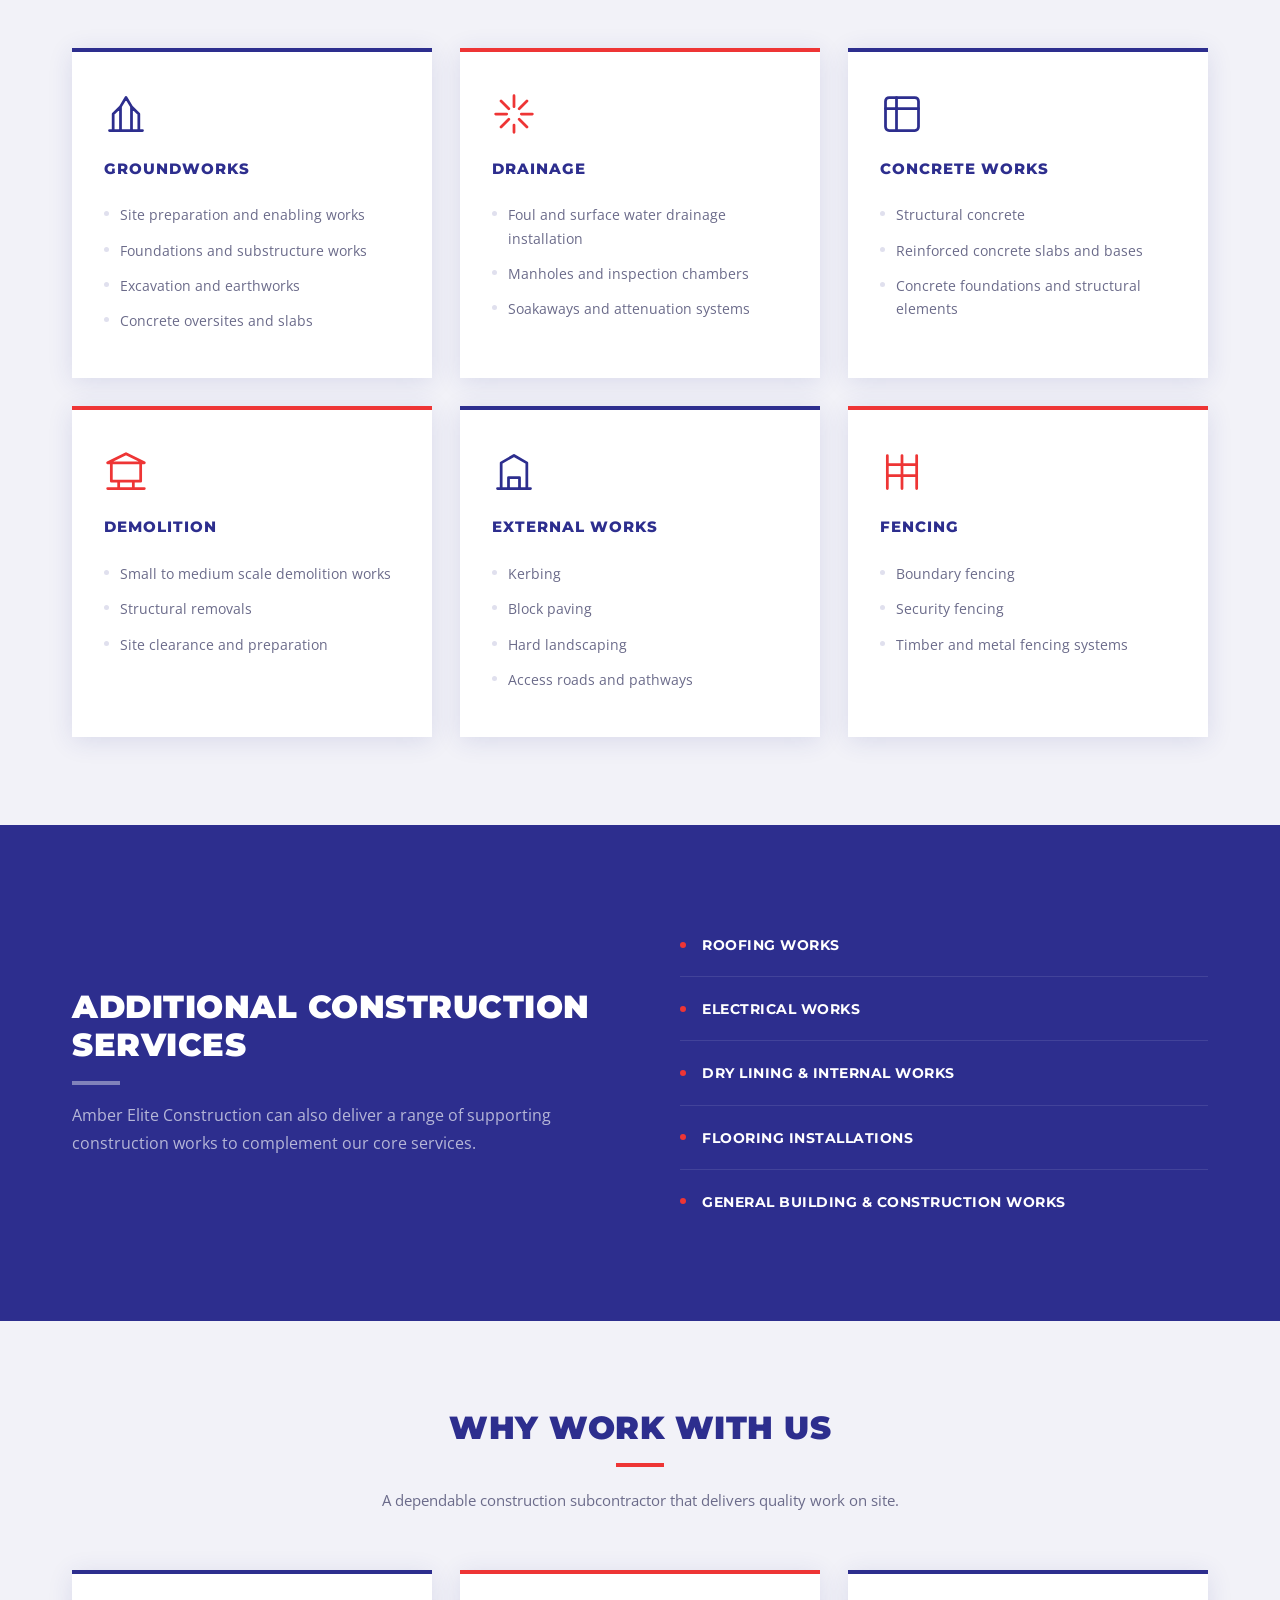
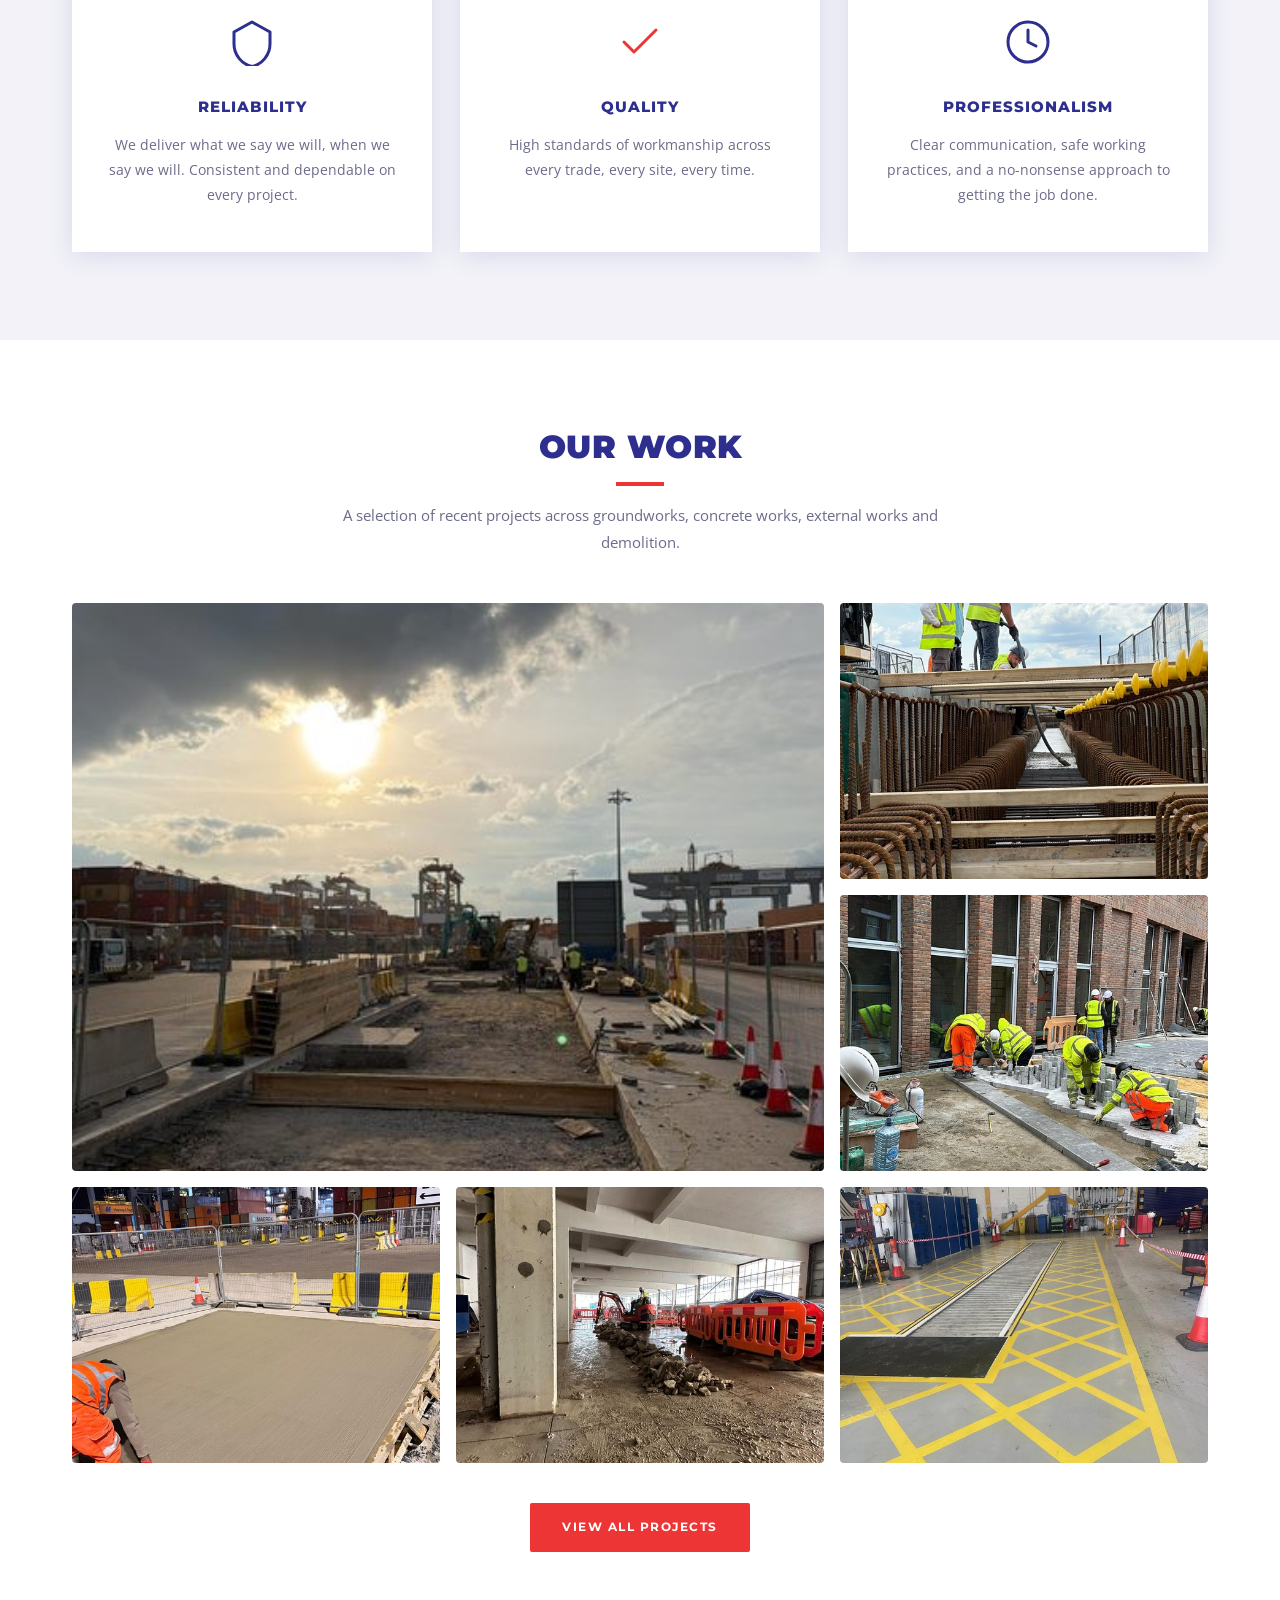
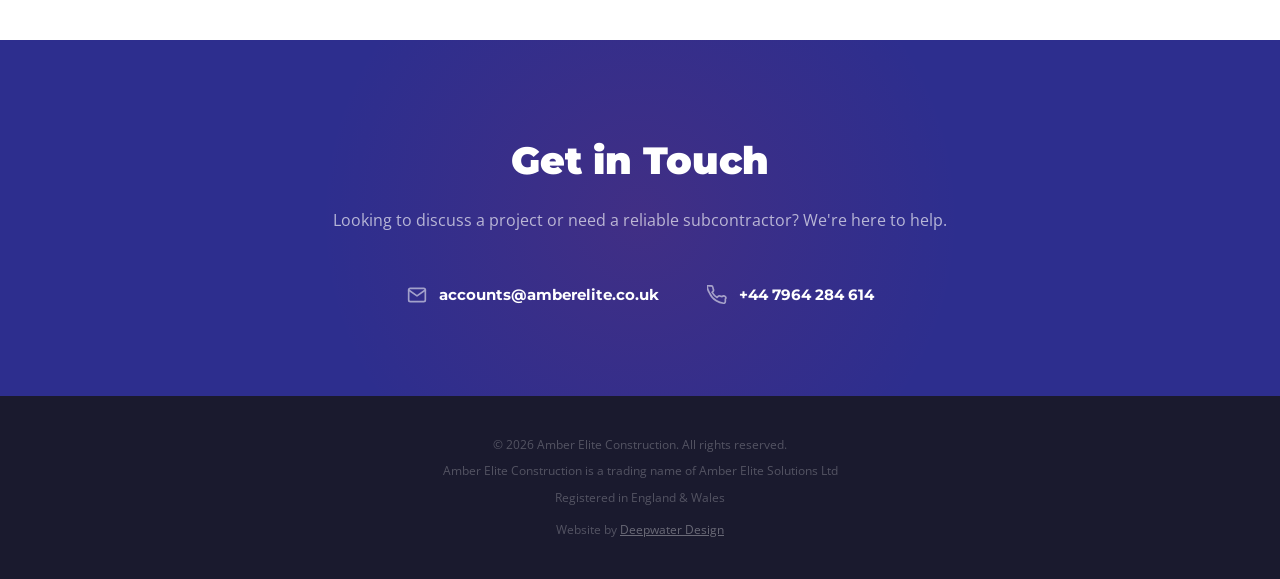
==== commit 1518db31: "Add project photography and new Projects page - Rename 29 WhatsApp images to descriptive filenames, " ====
--- a/index.html
+++ b/index.html
@@ -9,6 +9,7 @@
   <link rel="preconnect" href="https://fonts.gstatic.com" crossorigin>
   <link href="https://fonts.googleapis.com/css2?family=Montserrat:wght@400;600;700;800;900&family=Open+Sans:wght@400;500;600&display=swap" rel="stylesheet">
   <link rel="icon" type="image/x-icon" href="amber.ico">
+  <link rel="preload" as="image" href="images/port-sunset-panoramic.jpg">
   <link rel="stylesheet" href="style.css">
 </head>
 <body>
@@ -30,8 +31,10 @@
         <ul>
           <li><a href="#about">About</a></li>
           <li><a href="#services">Services</a></li>
-          <li><a href="#additional">Additional Works</a></li>
+          <li><a href="projects.html">Projects</a></li>
           <li><a href="#contact" class="ae-nav-cta">Get in Touch</a></li>
+          <li><a href="staffing.html" class="ae-nav-staffing">Staffing</a></li>
+          <li><a href="https://www.baammaterials.co.uk" class="ae-nav-baam">BAAM</a></li>
         </ul>
       </nav>
 
@@ -45,7 +48,7 @@
   <!-- ================================================
        HERO
        ================================================ -->
-  <section class="ae-hero">
+  <section class="ae-hero ae-hero--photo">
     <div class="ae-container ae-hero-inner">
 
       <div class="ae-hero-content">
@@ -66,11 +69,6 @@
         </div>
       </div>
 
-      <div class="ae-hero-icon">
-        <img src="amber-text-logo.png" alt="Amber Elite Construction">
-        <a href="tel:+447964284614" class="ae-hero-phone">+44 7964 284 614</a>
-      </div>
-
     </div>
   </section>
 
@@ -301,6 +299,43 @@
   </section>
 
   <!-- ================================================
+       OUR WORK
+       ================================================ -->
+  <section class="ae-projects" id="projects">
+    <div class="ae-container">
+
+      <h2 class="ae-section-heading centered">Our Work</h2>
+      <p class="ae-section-subhead">A selection of recent projects across groundworks, concrete works, external works and demolition.</p>
+
+      <div class="ae-projects-grid">
+        <a href="projects.html">
+          <img src="images/thumbs/port-sunset-panoramic.jpg" alt="Sunset over port infrastructure groundworks" loading="lazy">
+        </a>
+        <a href="projects.html">
+          <img src="images/thumbs/port-rebar-cage-workers.jpg" alt="Workers constructing rebar cage at port site" loading="lazy">
+        </a>
+        <a href="projects.html">
+          <img src="images/thumbs/external-block-paving.jpg" alt="Completed block paving at commercial development" loading="lazy">
+        </a>
+        <a href="projects.html">
+          <img src="images/thumbs/port-night-concrete-finish.jpg" alt="Night concrete finishing at port site" loading="lazy">
+        </a>
+        <a href="projects.html">
+          <img src="images/thumbs/indoor-demolition-01.jpg" alt="Indoor demolition works in commercial building" loading="lazy">
+        </a>
+        <a href="projects.html">
+          <img src="images/thumbs/depot-floor-markings-01.jpg" alt="Industrial depot floor markings" loading="lazy">
+        </a>
+      </div>
+
+      <div class="ae-projects-cta">
+        <a href="projects.html" class="ae-btn ae-btn-red">View All Projects</a>
+      </div>
+
+    </div>
+  </section>
+
+  <!-- ================================================
        GET IN TOUCH
        ================================================ -->
   <section class="ae-cta" id="contact">
@@ -314,7 +349,7 @@
             <path d="M4 4h16c1.1 0 2 .9 2 2v12c0 1.1-.9 2-2 2H4c-1.1 0-2-.9-2-2V6c0-1.1.9-2 2-2z"/>
             <polyline points="22,6 12,13 2,6"/>
           </svg>
-          <a href="mailto:info@amberelite.co.uk">info@amberelite.co.uk</a>
+          <a href="mailto:accounts@amberelite.co.uk">accounts@amberelite.co.uk</a>
         </div>
 
         <div class="ae-contact-item">
--- a/style.css
+++ b/style.css
@@ -80,6 +80,36 @@
 .ae-nav a:hover { color: var(--ae-white); }
 .ae-nav .ae-nav-cta { color: rgba(255,255,255,0.75) !important; }
 .ae-nav .ae-nav-cta:hover { color: var(--ae-white) !important; }
+.ae-nav ul li:has(> .ae-nav-staffing) { display: flex; align-self: stretch; }
+.ae-nav .ae-nav-staffing {
+  color: var(--ae-white) !important;
+  padding: 0 14px;
+  border-radius: 0;
+  letter-spacing: 1.5px;
+  transition: background 0.2s !important;
+  display: flex;
+  align-items: center;
+  justify-content: center;
+  background: transparent;
+  min-width: 90px;
+}
+.ae-nav .ae-nav-staffing::after { display: none; }
+.ae-nav .ae-nav-staffing:hover { background: var(--ae-red) !important; }
+.ae-nav ul li:has(> .ae-nav-baam) { display: flex; align-self: stretch; }
+.ae-nav .ae-nav-baam {
+  color: var(--ae-white) !important;
+  padding: 0 14px;
+  border-radius: 0;
+  letter-spacing: 1.5px;
+  transition: background 0.2s !important;
+  display: flex;
+  align-items: center;
+  justify-content: center;
+  background: transparent;
+  min-width: 90px;
+}
+.ae-nav .ae-nav-baam::after { display: none; }
+.ae-nav .ae-nav-baam:hover { background: #D4A017 !important; }
 
 .ae-nav-close { display: none; }
 
@@ -146,6 +176,7 @@
   letter-spacing: 3px;
   color: var(--ae-red);
   margin-bottom: 20px;
+  text-shadow: 0 1px 4px rgba(0,0,0,0.5);
 }
 .ae-hero h1 {
   font-family: var(--ae-font-h);
@@ -161,7 +192,7 @@
 }
 .ae-hero-content > p {
   font-size: 1.05rem;
-  color: rgba(255,255,255,0.72);
+  color: rgba(255,255,255,0.88);
   max-width: 520px;
   margin-bottom: 28px;
   line-height: 1.8;
@@ -181,9 +212,9 @@
   font-weight: 700;
   text-transform: uppercase;
   letter-spacing: 1.5px;
-  color: rgba(255,255,255,0.55);
+  color: rgba(255,255,255,0.78);
   padding: 6px 14px;
-  border: 1px solid rgba(255,255,255,0.15);
+  border: 1px solid rgba(255,255,255,0.3);
   border-radius: 2px;
   transition: border-color 0.2s, color 0.2s, background 0.2s;
   cursor: default;
@@ -605,4 +636,272 @@
     padding: 18px 28px;
     border-radius: 0;
   }
-}
+  .ae-nav.open ul li:has(> .ae-nav-staffing) { display: block; }
+  .ae-nav.open .ae-nav-staffing {
+    display: block;
+    padding: 18px 28px;
+    border-radius: 0;
+    font-size: 1.1rem;
+    letter-spacing: 2px;
+    text-align: center;
+    justify-content: center;
+    background: var(--ae-red) !important;
+  }
+  .ae-nav.open ul li:has(> .ae-nav-baam) { display: block; }
+  .ae-nav.open .ae-nav-baam {
+    display: block;
+    padding: 18px 28px;
+    border-radius: 0;
+    font-size: 1.1rem;
+    letter-spacing: 2px;
+    text-align: center;
+    justify-content: center;
+    background: #D4A017 !important;
+  }
+}
+
+/* ================================================
+   HERO — PHOTO BACKGROUND VARIANT
+   ================================================ */
+.ae-hero--photo {
+  background: url('images/port-sunset-panoramic.jpg') center/cover no-repeat;
+  position: relative;
+}
+.ae-hero--photo::before {
+  content: '';
+  position: absolute;
+  inset: 0;
+  background: linear-gradient(to right, rgba(45,46,142,0.94) 0%, rgba(45,46,142,0.88) 100%);
+  pointer-events: none;
+}
+.ae-hero--photo::after { display: none; }
+.ae-hero--photo .ae-hero-inner {
+  grid-template-columns: 1fr;
+}
+
+/* ================================================
+   HOMEPAGE — OUR WORK SHOWCASE
+   ================================================ */
+.ae-projects {
+  background: var(--ae-white);
+  padding: 88px 0;
+}
+.ae-projects-grid {
+  display: grid;
+  grid-template-columns: repeat(3, 1fr);
+  gap: 16px;
+  margin-top: 48px;
+}
+.ae-projects-grid a:first-child {
+  grid-column: span 2;
+  grid-row: span 2;
+}
+.ae-projects-grid a {
+  display: block;
+  overflow: hidden;
+  border-radius: 4px;
+}
+.ae-projects-grid img {
+  width: 100%;
+  height: 100%;
+  object-fit: cover;
+  aspect-ratio: 4/3;
+  transition: transform 0.3s ease;
+}
+.ae-projects-grid a:first-child img {
+  aspect-ratio: auto;
+}
+.ae-projects-grid a:hover img {
+  transform: scale(1.04);
+}
+.ae-projects-cta {
+  text-align: center;
+  margin-top: 40px;
+}
+
+/* ================================================
+   PAGE HERO — INNER PAGES
+   ================================================ */
+.ae-page-hero {
+  background: var(--ae-navy);
+  padding: 56px 0;
+  text-align: center;
+  position: relative;
+  overflow: hidden;
+}
+.ae-page-hero::before {
+  content: '';
+  position: absolute;
+  top: 50%; left: 50%;
+  transform: translate(-50%, -50%);
+  width: 600px; height: 600px;
+  background: radial-gradient(circle, rgba(238,53,53,0.08) 0%, transparent 65%);
+  pointer-events: none;
+}
+.ae-page-hero h1 {
+  font-family: var(--ae-font-h);
+  font-size: clamp(1.8rem, 3vw, 2.6rem);
+  font-weight: 900;
+  color: var(--ae-white);
+  position: relative;
+}
+.ae-page-hero p {
+  color: rgba(255,255,255,0.6);
+  font-size: 1rem;
+  margin-top: 12px;
+  position: relative;
+}
+
+/* ================================================
+   PROJECT SECTIONS — PROJECTS PAGE
+   ================================================ */
+.ae-project-section {
+  padding: 72px 0;
+}
+.ae-project-section:nth-child(even) {
+  background: var(--ae-light);
+}
+.ae-project-section h2 {
+  font-family: var(--ae-font-h);
+  font-size: clamp(1.3rem, 2vw, 1.7rem);
+  font-weight: 800;
+  text-transform: uppercase;
+  letter-spacing: 0.5px;
+  color: var(--ae-navy);
+  margin-bottom: 12px;
+}
+.ae-project-section h2::after {
+  content: '';
+  display: block;
+  width: 40px;
+  height: 3px;
+  background: var(--ae-red);
+  margin-top: 12px;
+}
+.ae-project-section > .ae-container > p {
+  color: var(--ae-grey);
+  font-size: 0.93rem;
+  line-height: 1.8;
+  max-width: 720px;
+  margin-bottom: 36px;
+}
+
+/* ================================================
+   GALLERY GRID
+   ================================================ */
+.ae-gallery-grid {
+  display: grid;
+  grid-template-columns: repeat(3, 1fr);
+  gap: 12px;
+}
+.ae-gallery-grid button {
+  background: none;
+  border: none;
+  padding: 0;
+  cursor: pointer;
+  overflow: hidden;
+  border-radius: 4px;
+  display: block;
+}
+.ae-gallery-grid img {
+  width: 100%;
+  aspect-ratio: 4/3;
+  object-fit: cover;
+  display: block;
+  transition: transform 0.3s ease;
+}
+.ae-gallery-grid button:hover img {
+  transform: scale(1.04);
+}
+
+/* ================================================
+   LIGHTBOX
+   ================================================ */
+.ae-lightbox {
+  position: fixed;
+  inset: 0;
+  z-index: 1000;
+  background: rgba(0,0,0,0.92);
+  display: flex;
+  align-items: center;
+  justify-content: center;
+  opacity: 0;
+  visibility: hidden;
+  transition: opacity 0.25s ease, visibility 0.25s ease;
+}
+.ae-lightbox.active {
+  opacity: 1;
+  visibility: visible;
+}
+.ae-lightbox img {
+  max-width: 90vw;
+  max-height: 85vh;
+  object-fit: contain;
+  border-radius: 4px;
+}
+.ae-lightbox-close,
+.ae-lightbox-prev,
+.ae-lightbox-next {
+  position: absolute;
+  background: none;
+  border: none;
+  color: rgba(255,255,255,0.7);
+  font-size: 2rem;
+  cursor: pointer;
+  padding: 12px;
+  transition: color 0.2s;
+  line-height: 1;
+}
+.ae-lightbox-close:hover,
+.ae-lightbox-prev:hover,
+.ae-lightbox-next:hover {
+  color: var(--ae-white);
+}
+.ae-lightbox-close {
+  top: 20px;
+  right: 24px;
+  font-size: 2.2rem;
+}
+.ae-lightbox-prev {
+  left: 20px;
+  top: 50%;
+  transform: translateY(-50%);
+}
+.ae-lightbox-next {
+  right: 20px;
+  top: 50%;
+  transform: translateY(-50%);
+}
+
+/* ================================================
+   RESPONSIVE — PROJECTS & GALLERY
+   ================================================ */
+@media (max-width: 768px) {
+  .ae-projects-grid {
+    grid-template-columns: repeat(2, 1fr);
+  }
+  .ae-projects-grid a:first-child {
+    grid-column: span 2;
+    grid-row: span 1;
+  }
+  .ae-gallery-grid {
+    grid-template-columns: repeat(2, 1fr);
+  }
+  .ae-lightbox-prev,
+  .ae-lightbox-next {
+    display: none;
+  }
+  .ae-project-section { padding: 48px 0; }
+}
+
+@media (max-width: 480px) {
+  .ae-projects-grid {
+    grid-template-columns: 1fr;
+  }
+  .ae-projects-grid a:first-child {
+    grid-column: span 1;
+  }
+  .ae-gallery-grid {
+    grid-template-columns: 1fr;
+  }
+}
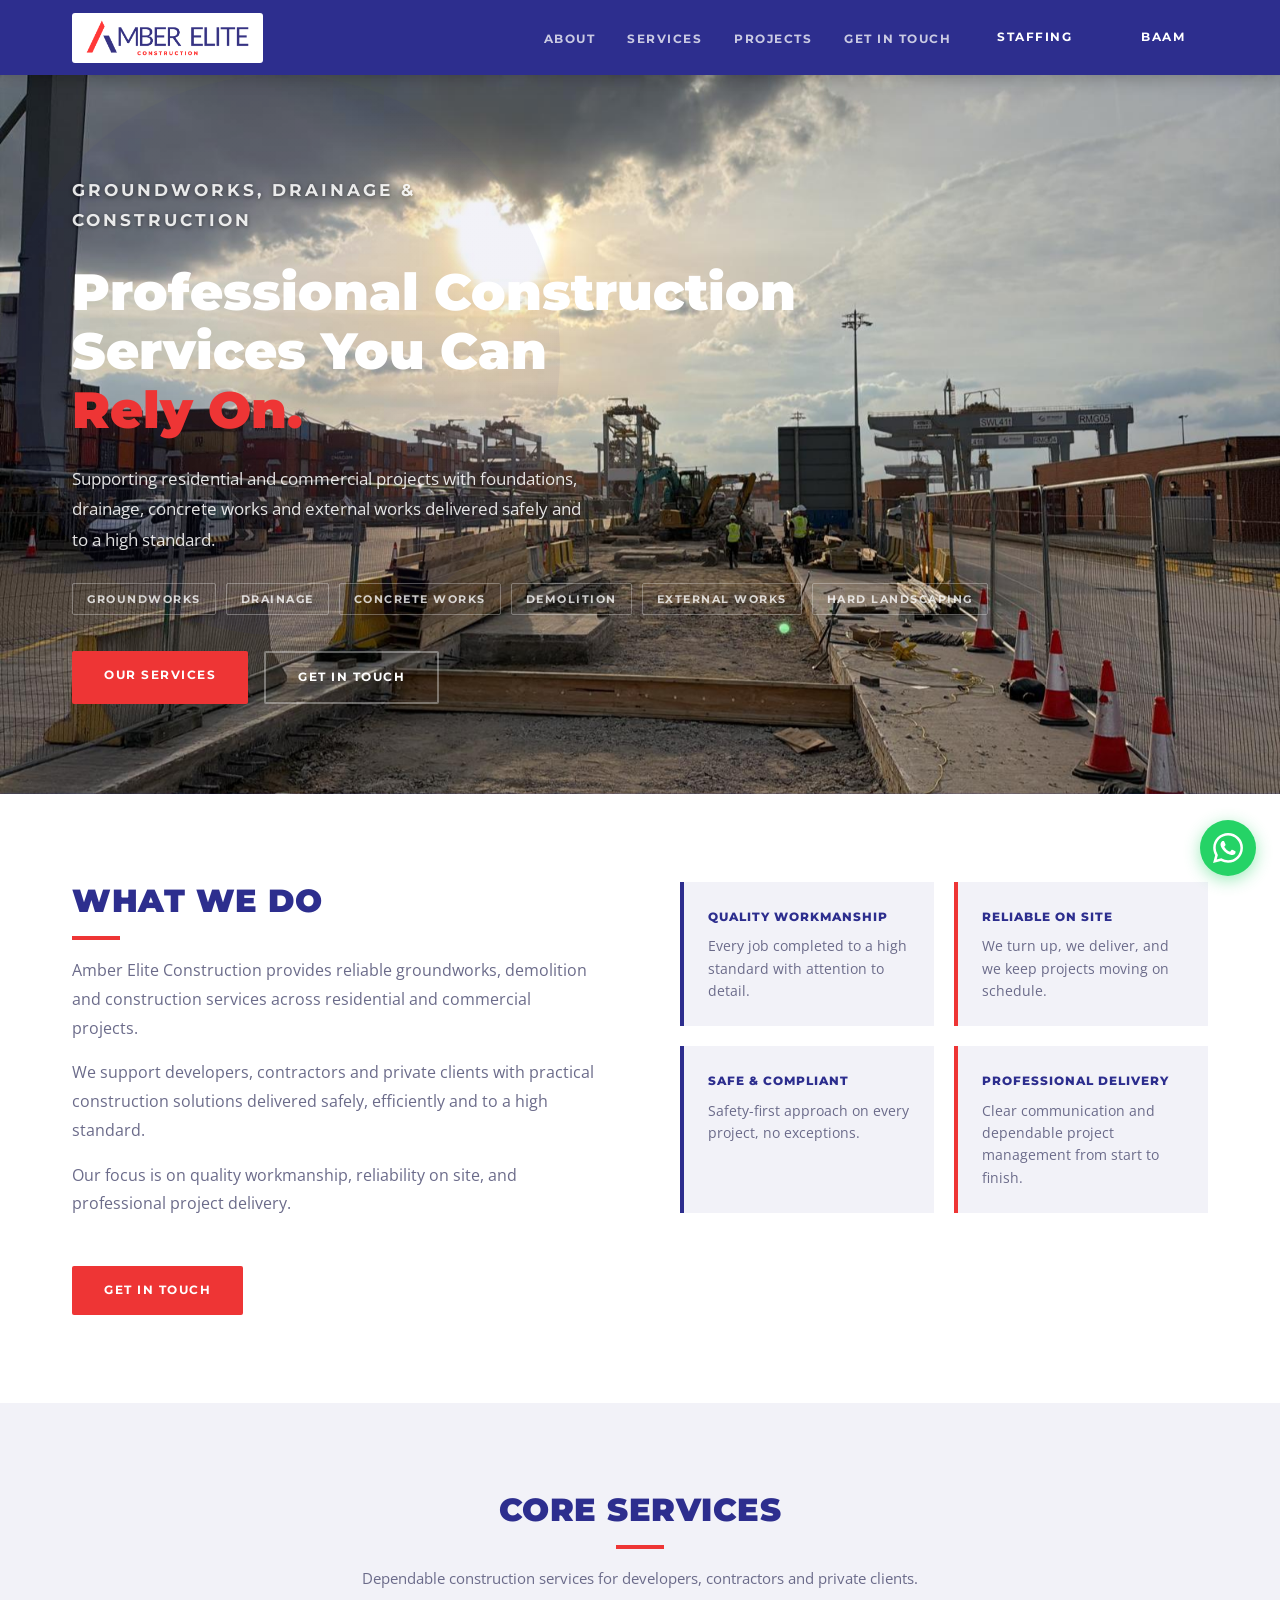
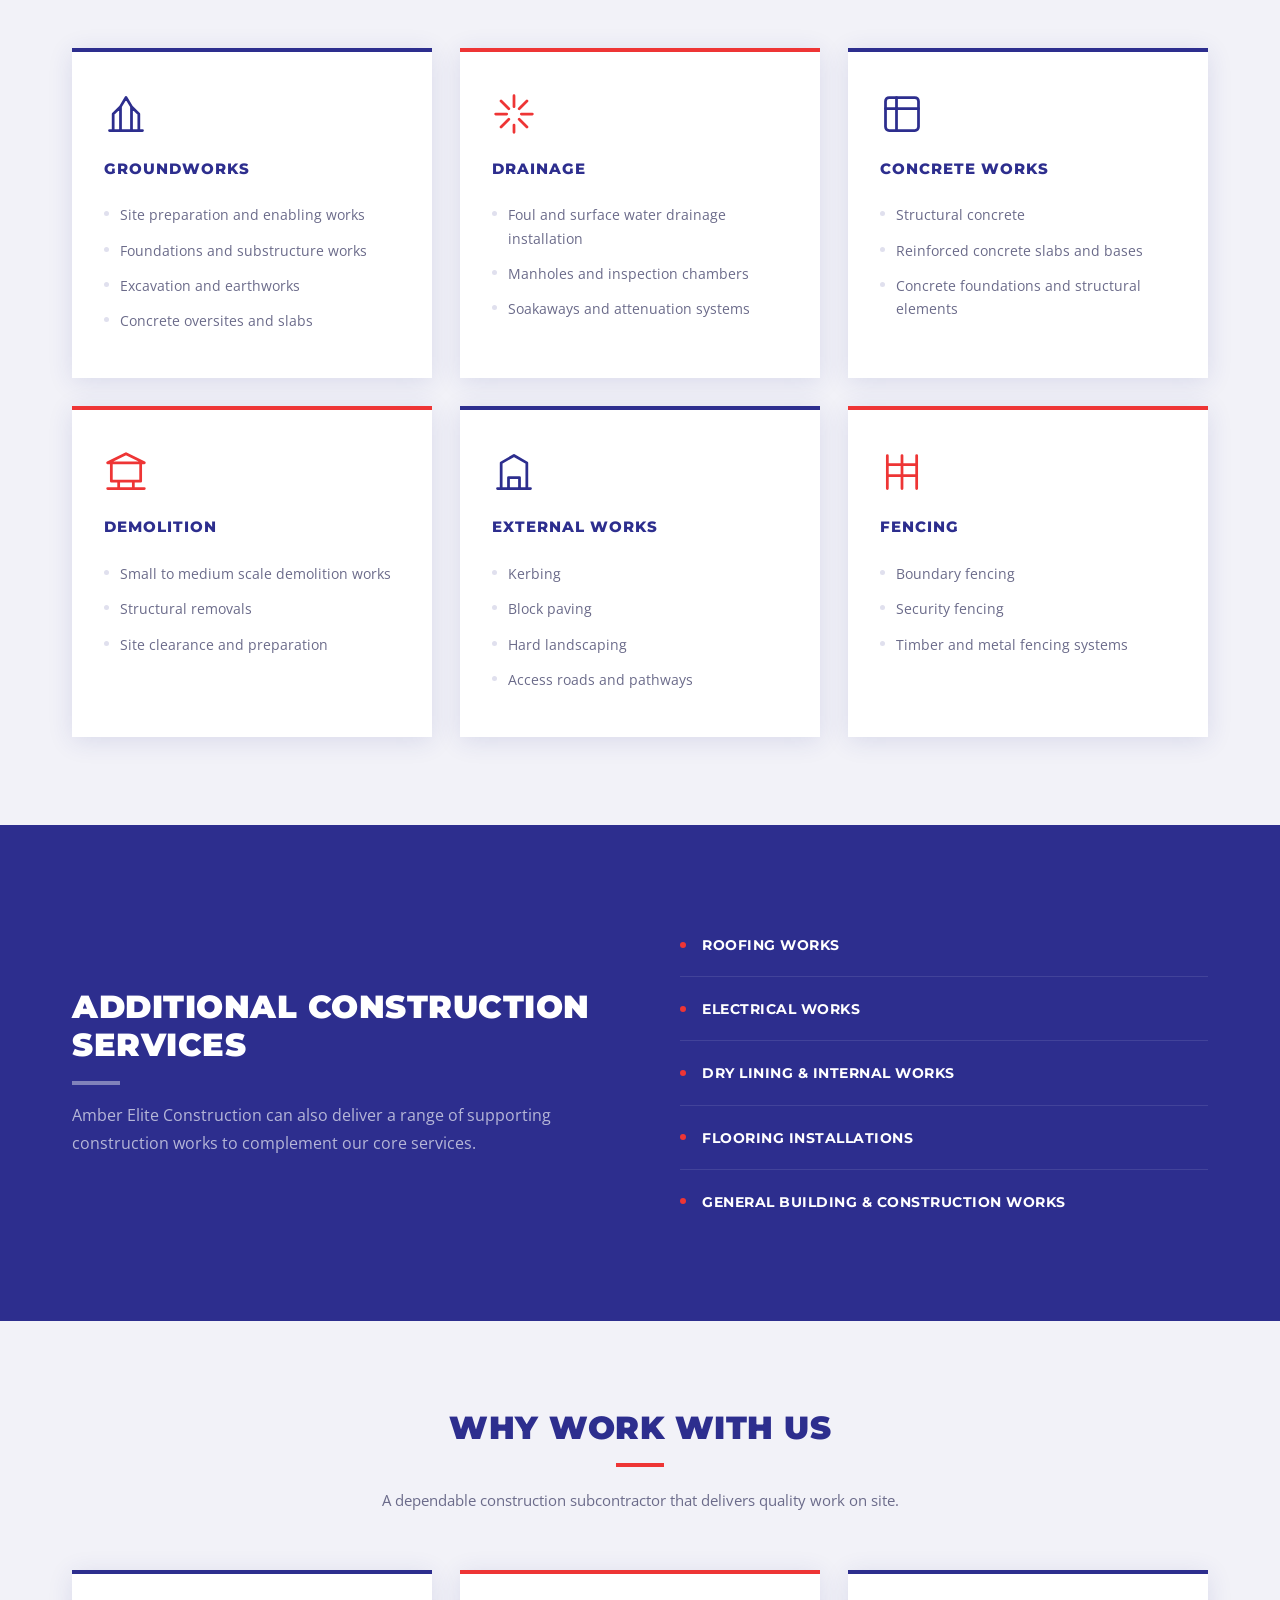
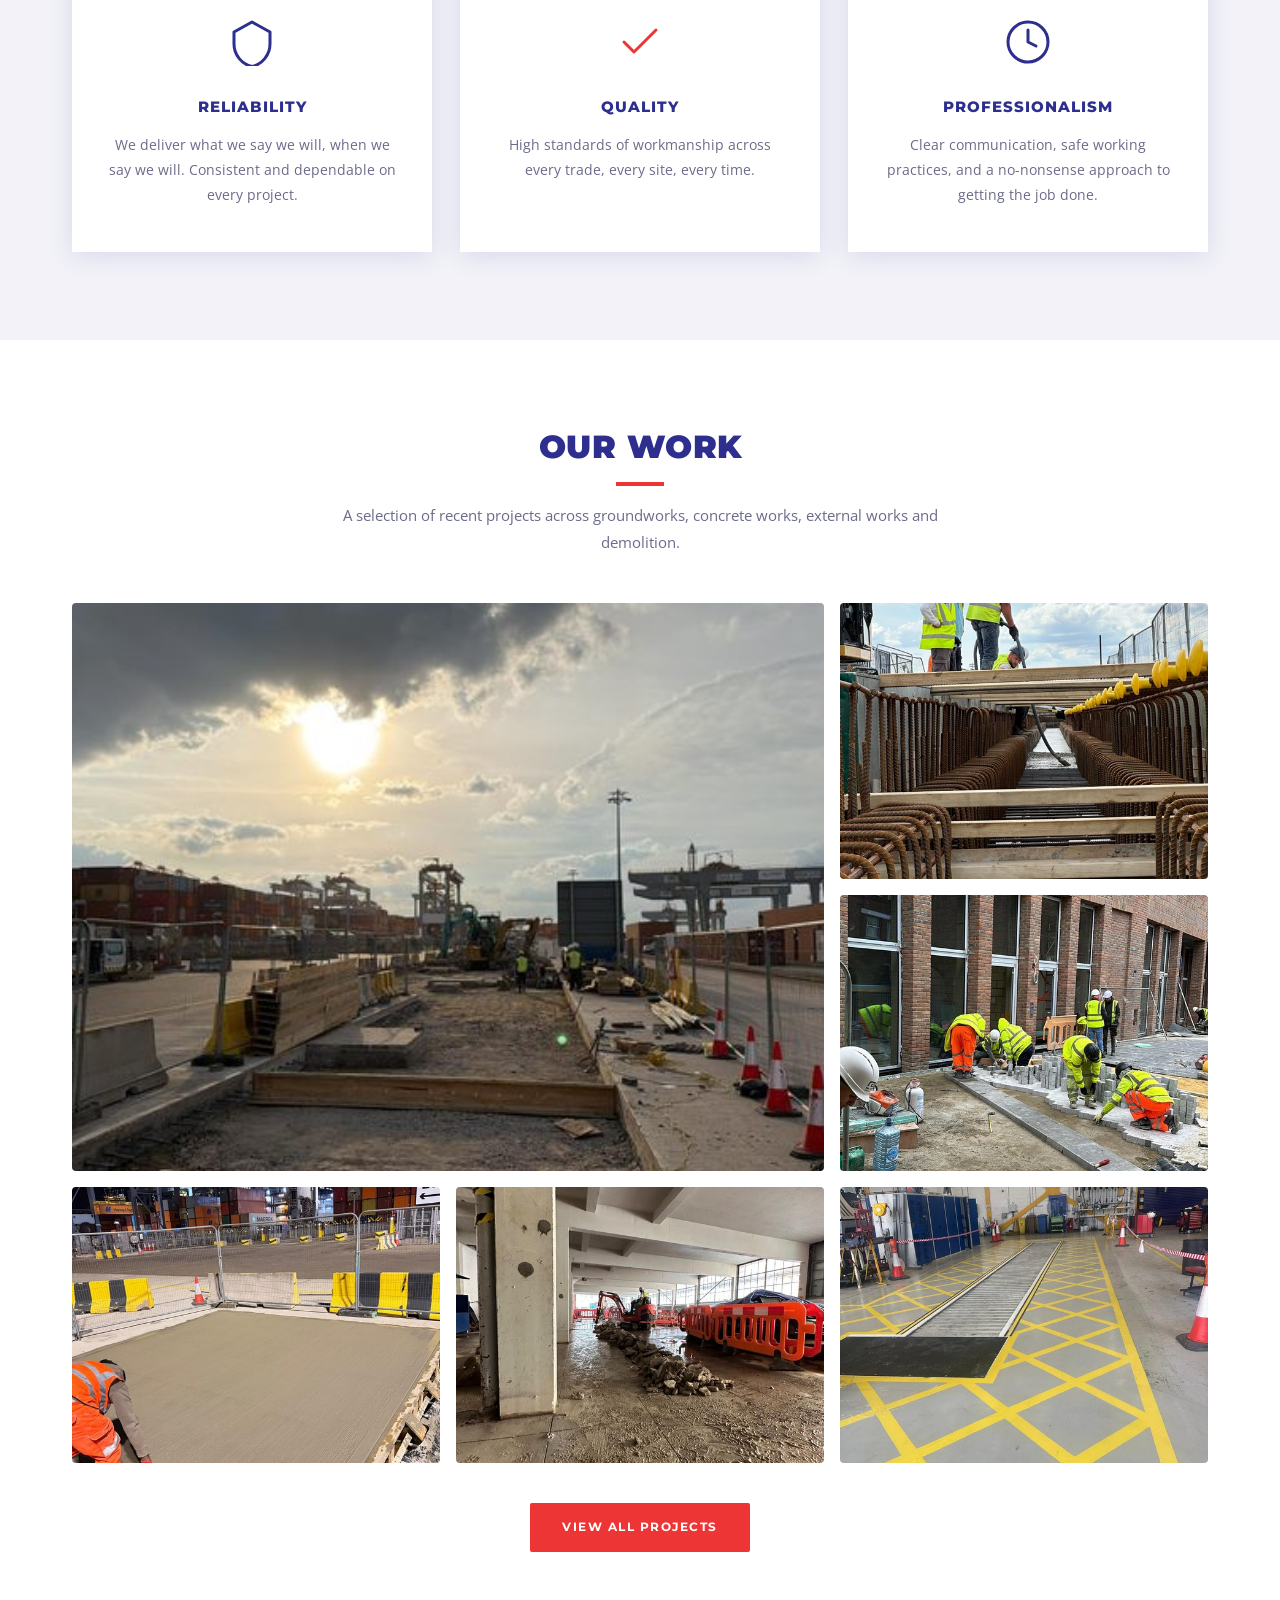
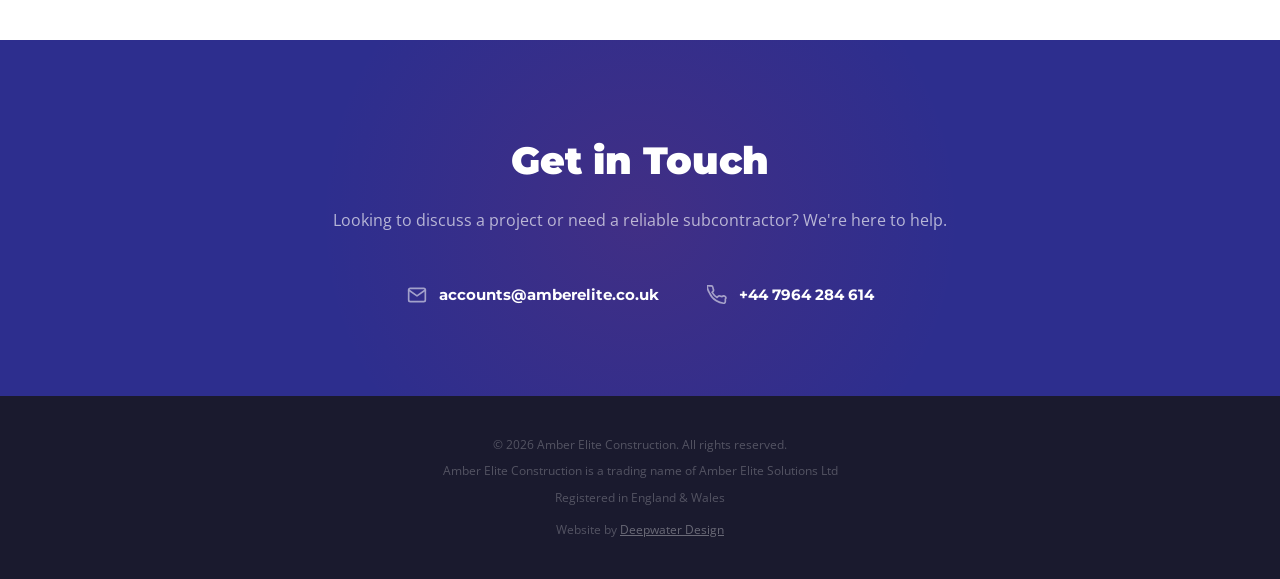
==== commit e291320d: "Add scrolled header, hero parallax, staggered gallery animations, smooth logo scroll Co-Authored-By:" ====
--- a/index.html
+++ b/index.html
@@ -21,7 +21,7 @@
     <div class="ae-container ae-header-inner">
 
       <div class="ae-logo">
-        <a href="index.html" aria-label="Amber Elite Construction — Home">
+        <a href="#" aria-label="Amber Elite Construction — Home" onclick="event.preventDefault();window.scrollTo({top:0,behavior:'smooth'});">
           <img src="amber-text-logo.png" alt="Amber Elite Construction">
         </a>
       </div>
@@ -49,6 +49,7 @@
        HERO
        ================================================ -->
   <section class="ae-hero ae-hero--photo">
+    <div class="ae-hero-bg"></div>
     <div class="ae-container ae-hero-inner">
 
       <div class="ae-hero-content">
@@ -78,7 +79,7 @@
   <section class="ae-about ae-section-pad" id="about">
     <div class="ae-container ae-about-inner">
 
-      <div class="ae-about-text">
+      <div class="ae-about-text fade-in">
         <h2 class="ae-section-heading">What We Do</h2>
         <p>Amber Elite Construction provides reliable groundworks, demolition and construction services across residential and commercial projects.</p>
         <p>We support developers, contractors and private clients with practical construction solutions delivered safely, efficiently and to a high standard.</p>
@@ -87,19 +88,19 @@
       </div>
 
       <div class="ae-about-points">
-        <div class="ae-point">
+        <div class="ae-point fade-in">
           <h4>Quality Workmanship</h4>
           <p>Every job completed to a high standard with attention to detail.</p>
         </div>
-        <div class="ae-point">
+        <div class="ae-point fade-in">
           <h4>Reliable on Site</h4>
           <p>We turn up, we deliver, and we keep projects moving on schedule.</p>
         </div>
-        <div class="ae-point">
+        <div class="ae-point fade-in">
           <h4>Safe &amp; Compliant</h4>
           <p>Safety-first approach on every project, no exceptions.</p>
         </div>
-        <div class="ae-point">
+        <div class="ae-point fade-in">
           <h4>Professional Delivery</h4>
           <p>Clear communication and dependable project management from start to finish.</p>
         </div>
@@ -120,7 +121,7 @@
       <div class="ae-services-grid">
 
         <!-- Groundworks -->
-        <div class="ae-service-card">
+        <div class="ae-service-card fade-in">
           <div class="ae-service-icon">
             <svg viewBox="0 0 24 24" fill="none" stroke="currentColor" stroke-width="1.5" stroke-linecap="round" stroke-linejoin="round">
               <path d="M3 21h18M9 21V8l-4 4V21M15 21V8l4 4V21M9 8l3-5 3 5"/>
@@ -136,7 +137,7 @@
         </div>
 
         <!-- Drainage -->
-        <div class="ae-service-card">
+        <div class="ae-service-card fade-in">
           <div class="ae-service-icon">
             <svg viewBox="0 0 24 24" fill="none" stroke="currentColor" stroke-width="1.5" stroke-linecap="round" stroke-linejoin="round">
               <path d="M12 2v6M12 18v4M4.93 4.93l4.24 4.24M14.83 14.83l4.24 4.24M2 12h6M16 12h6M4.93 19.07l4.24-4.24M14.83 9.17l4.24-4.24"/>
@@ -151,7 +152,7 @@
         </div>
 
         <!-- Concrete Works -->
-        <div class="ae-service-card">
+        <div class="ae-service-card fade-in">
           <div class="ae-service-icon">
             <svg viewBox="0 0 24 24" fill="none" stroke="currentColor" stroke-width="1.5" stroke-linecap="round" stroke-linejoin="round">
               <rect x="3" y="3" width="18" height="18" rx="2"/>
@@ -167,7 +168,7 @@
         </div>
 
         <!-- Demolition -->
-        <div class="ae-service-card">
+        <div class="ae-service-card fade-in">
           <div class="ae-service-icon">
             <svg viewBox="0 0 24 24" fill="none" stroke="currentColor" stroke-width="1.5" stroke-linecap="round" stroke-linejoin="round">
               <path d="M12 2L2 7h20L12 2zM4 7v10h16V7M8 17v4M16 17v4M2 21h20"/>
@@ -182,7 +183,7 @@
         </div>
 
         <!-- External Works -->
-        <div class="ae-service-card">
+        <div class="ae-service-card fade-in">
           <div class="ae-service-icon">
             <svg viewBox="0 0 24 24" fill="none" stroke="currentColor" stroke-width="1.5" stroke-linecap="round" stroke-linejoin="round">
               <path d="M3 21h18M5 21V7l7-4 7 4v14M9 21v-6h6v6"/>
@@ -198,7 +199,7 @@
         </div>
 
         <!-- Fencing -->
-        <div class="ae-service-card">
+        <div class="ae-service-card fade-in">
           <div class="ae-service-icon">
             <svg viewBox="0 0 24 24" fill="none" stroke="currentColor" stroke-width="1.5" stroke-linecap="round" stroke-linejoin="round">
               <path d="M4 3v18M12 3v18M20 3v18M4 8h8M12 8h8M4 14h8M12 14h8"/>
@@ -222,12 +223,12 @@
   <section class="ae-additional" id="additional">
     <div class="ae-container ae-additional-inner">
 
-      <div class="ae-additional-text">
+      <div class="ae-additional-text fade-in">
         <h2 class="ae-section-heading light">Additional Construction Services</h2>
         <p>Amber Elite Construction can also deliver a range of supporting construction works to complement our core services.</p>
       </div>
 
-      <ul class="ae-additional-list">
+      <ul class="ae-additional-list fade-in">
         <li>
           <div>
             <strong>Roofing Works</strong>
@@ -269,7 +270,7 @@
 
       <div class="ae-values-grid">
 
-        <div class="ae-value-card">
+        <div class="ae-value-card fade-in">
           <svg class="ae-value-icon" viewBox="0 0 24 24" xmlns="http://www.w3.org/2000/svg" fill="none" stroke="#2D2E8E" stroke-width="1.5" stroke-linecap="round" stroke-linejoin="round">
             <path d="M12 2L3 7v6c0 5.25 3.75 10.15 9 11.25C17.25 23.15 21 18.25 21 13V7L12 2z"/>
           </svg>
@@ -277,7 +278,7 @@
           <p>We deliver what we say we will, when we say we will. Consistent and dependable on every project.</p>
         </div>
 
-        <div class="ae-value-card">
+        <div class="ae-value-card fade-in">
           <svg class="ae-value-icon" viewBox="0 0 24 24" xmlns="http://www.w3.org/2000/svg" fill="none" stroke="#EE3535" stroke-width="1.5" stroke-linecap="round" stroke-linejoin="round">
             <polyline points="20 6 9 17 4 12"/>
           </svg>
@@ -285,7 +286,7 @@
           <p>High standards of workmanship across every trade, every site, every time.</p>
         </div>
 
-        <div class="ae-value-card">
+        <div class="ae-value-card fade-in">
           <svg class="ae-value-icon" viewBox="0 0 24 24" xmlns="http://www.w3.org/2000/svg" fill="none" stroke="#2D2E8E" stroke-width="1.5" stroke-linecap="round" stroke-linejoin="round">
             <circle cx="12" cy="12" r="10"/>
             <path d="M12 6v6l4 2"/>
@@ -307,7 +308,7 @@
       <h2 class="ae-section-heading centered">Our Work</h2>
       <p class="ae-section-subhead">A selection of recent projects across groundworks, concrete works, external works and demolition.</p>
 
-      <div class="ae-projects-grid">
+      <div class="ae-projects-grid fade-in">
         <a href="projects.html">
           <img src="images/thumbs/port-sunset-panoramic.jpg" alt="Sunset over port infrastructure groundworks" loading="lazy">
         </a>
@@ -393,6 +394,56 @@
     });
     document.getElementById('aeNavClose').addEventListener('click', closeAeNav);
     aeNav.querySelectorAll('a').forEach(function(a) { a.addEventListener('click', closeAeNav); });
+
+    /* ---------- Fade-in on scroll ---------- */
+    var fadeEls = document.querySelectorAll('.fade-in');
+    if (fadeEls.length && 'IntersectionObserver' in window) {
+      var fadeObserver = new IntersectionObserver(function(entries) {
+        entries.forEach(function(entry) {
+          if (entry.isIntersecting) {
+            entry.target.classList.add('visible');
+            fadeObserver.unobserve(entry.target);
+          }
+        });
+      }, { threshold: 0.12, rootMargin: '0px 0px -40px 0px' });
+      fadeEls.forEach(function(el) { fadeObserver.observe(el); });
+    } else {
+      fadeEls.forEach(function(el) { el.classList.add('visible'); });
+    }
+
+    /* ---------- Stagger children ---------- */
+    ['.ae-services-grid .ae-service-card',
+     '.ae-about-points .ae-point',
+     '.ae-values-grid .ae-value-card'
+    ].forEach(function(selector) {
+      document.querySelectorAll(selector).forEach(function(el, i) {
+        el.style.transitionDelay = (i * 0.1) + 's';
+      });
+    });
+
+    /* ---------- Scroll header ---------- */
+    var header = document.getElementById('aeHeader');
+    if (header) {
+      var onScroll = function() {
+        header.classList.toggle('scrolled', window.scrollY > 50);
+      };
+      window.addEventListener('scroll', onScroll, { passive: true });
+      onScroll();
+    }
+
+    /* ---------- Hero parallax ---------- */
+    var heroBg = document.querySelector('.ae-hero-bg');
+    if (heroBg) {
+      var heroSection = document.querySelector('.ae-hero');
+      var onParallax = function() {
+        var scrolled = window.scrollY;
+        var heroBottom = heroSection.offsetTop + heroSection.offsetHeight;
+        if (scrolled < heroBottom) {
+          heroBg.style.transform = 'translateY(' + (scrolled * 0.35) + 'px)';
+        }
+      };
+      window.addEventListener('scroll', onParallax, { passive: true });
+    }
   </script>
 
   <a href="https://wa.me/447964284614" class="ae-whatsapp-btn" target="_blank" rel="noopener" aria-label="Chat with us on WhatsApp">
--- a/style.css
+++ b/style.css
@@ -36,19 +36,32 @@
   top: 0;
   z-index: 100;
   box-shadow: 0 2px 16px rgba(0,0,0,0.25);
+  transition: box-shadow 0.3s ease;
+}
+.ae-header.scrolled {
+  box-shadow: 0 4px 24px rgba(0,0,0,0.4);
 }
 .ae-header-inner {
   display: flex;
   align-items: center;
   justify-content: space-between;
   height: 75px;
+  transition: height 0.3s ease;
+}
+.ae-header.scrolled .ae-header-inner {
+  height: 60px;
 }
 .ae-logo {
   background: var(--ae-white);
   padding: 7px 14px;
   border-radius: 3px;
-}
-.ae-logo img { height: 36px; width: auto; display: block; }
+  transition: padding 0.3s ease;
+}
+.ae-header.scrolled .ae-logo {
+  padding: 5px 12px;
+}
+.ae-logo img { height: 36px; width: auto; display: block; transition: height 0.3s ease; }
+.ae-header.scrolled .ae-logo img { height: 30px; }
 
 .ae-nav { display: flex; align-self: stretch; }
 .ae-nav ul {
@@ -166,7 +179,7 @@
   gap: 60px;
   align-items: center;
   position: relative;
-  z-index: 1;
+  z-index: 2;
 }
 .ae-hero-label {
   font-family: var(--ae-font-h);
@@ -661,11 +674,30 @@
 }
 
 /* ================================================
+   FADE-IN ON SCROLL
+   ================================================ */
+.fade-in {
+  opacity: 0;
+  transform: translateY(28px);
+  transition: opacity 0.65s ease, transform 0.65s ease;
+}
+.fade-in.visible {
+  opacity: 1;
+  transform: translateY(0);
+}
+
+/* ================================================
    HERO — PHOTO BACKGROUND VARIANT
    ================================================ */
 .ae-hero--photo {
+  position: relative;
+}
+.ae-hero--photo .ae-hero-bg {
+  position: absolute;
+  inset: 0;
   background: url('images/port-sunset-panoramic.jpg') center/cover no-repeat;
-  position: relative;
+  will-change: transform;
+  z-index: 0;
 }
 .ae-hero--photo::before {
   content: '';
@@ -673,6 +705,7 @@
   inset: 0;
   background: linear-gradient(to right, rgba(45,46,142,0.94) 0%, rgba(45,46,142,0.88) 100%);
   pointer-events: none;
+  z-index: 1;
 }
 .ae-hero--photo::after { display: none; }
 .ae-hero--photo .ae-hero-inner {
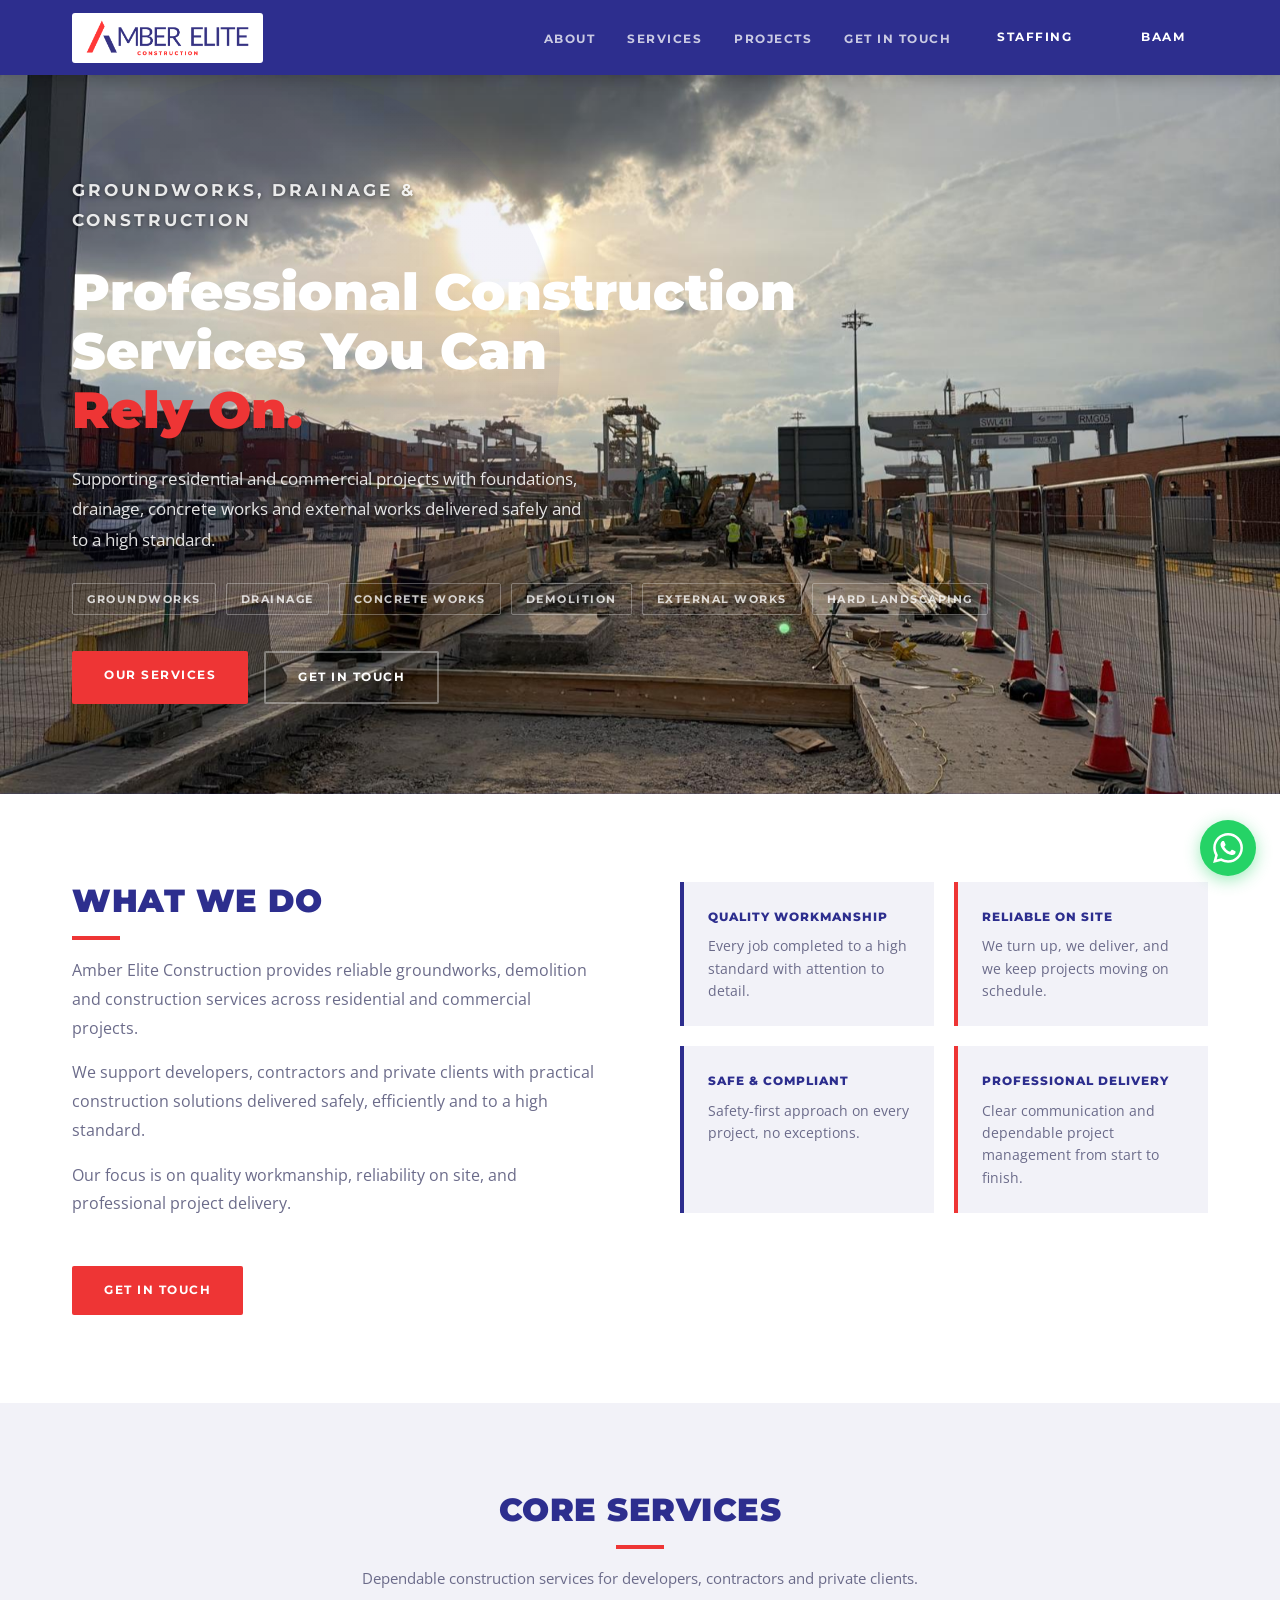
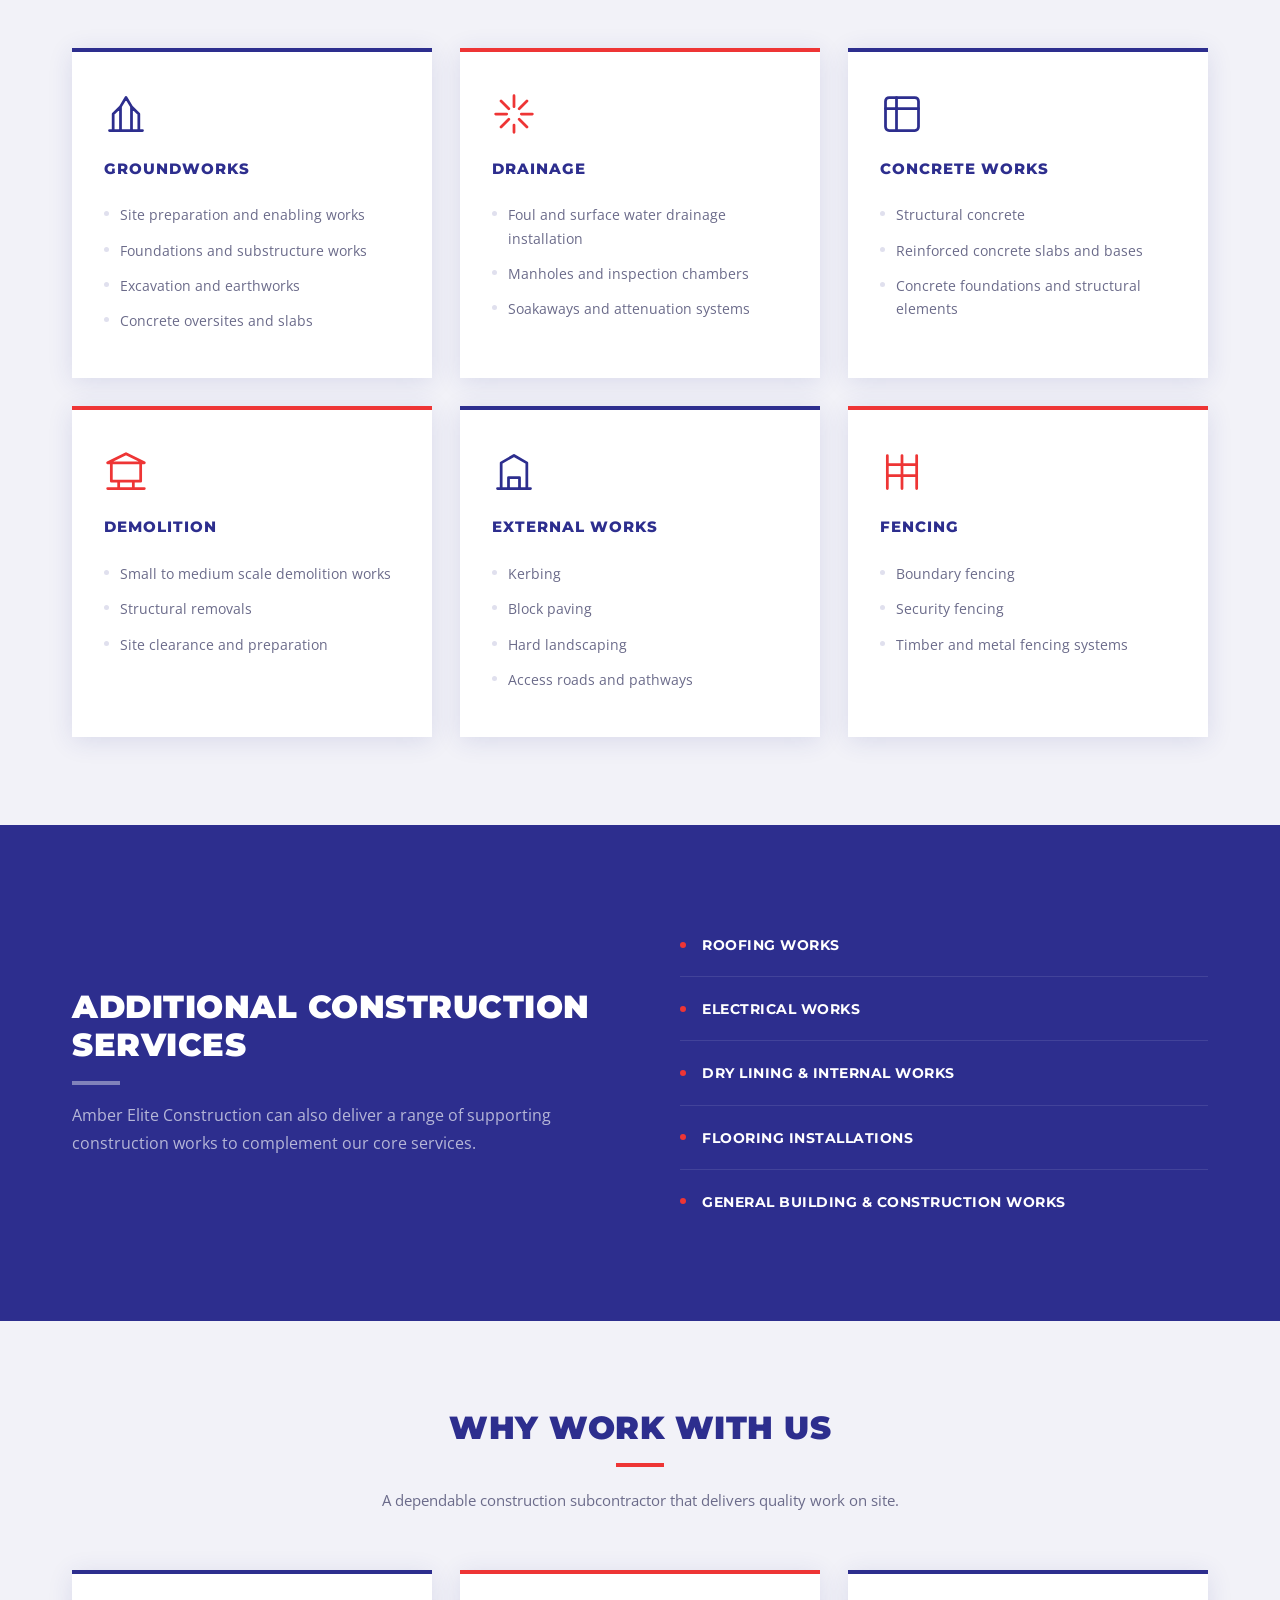
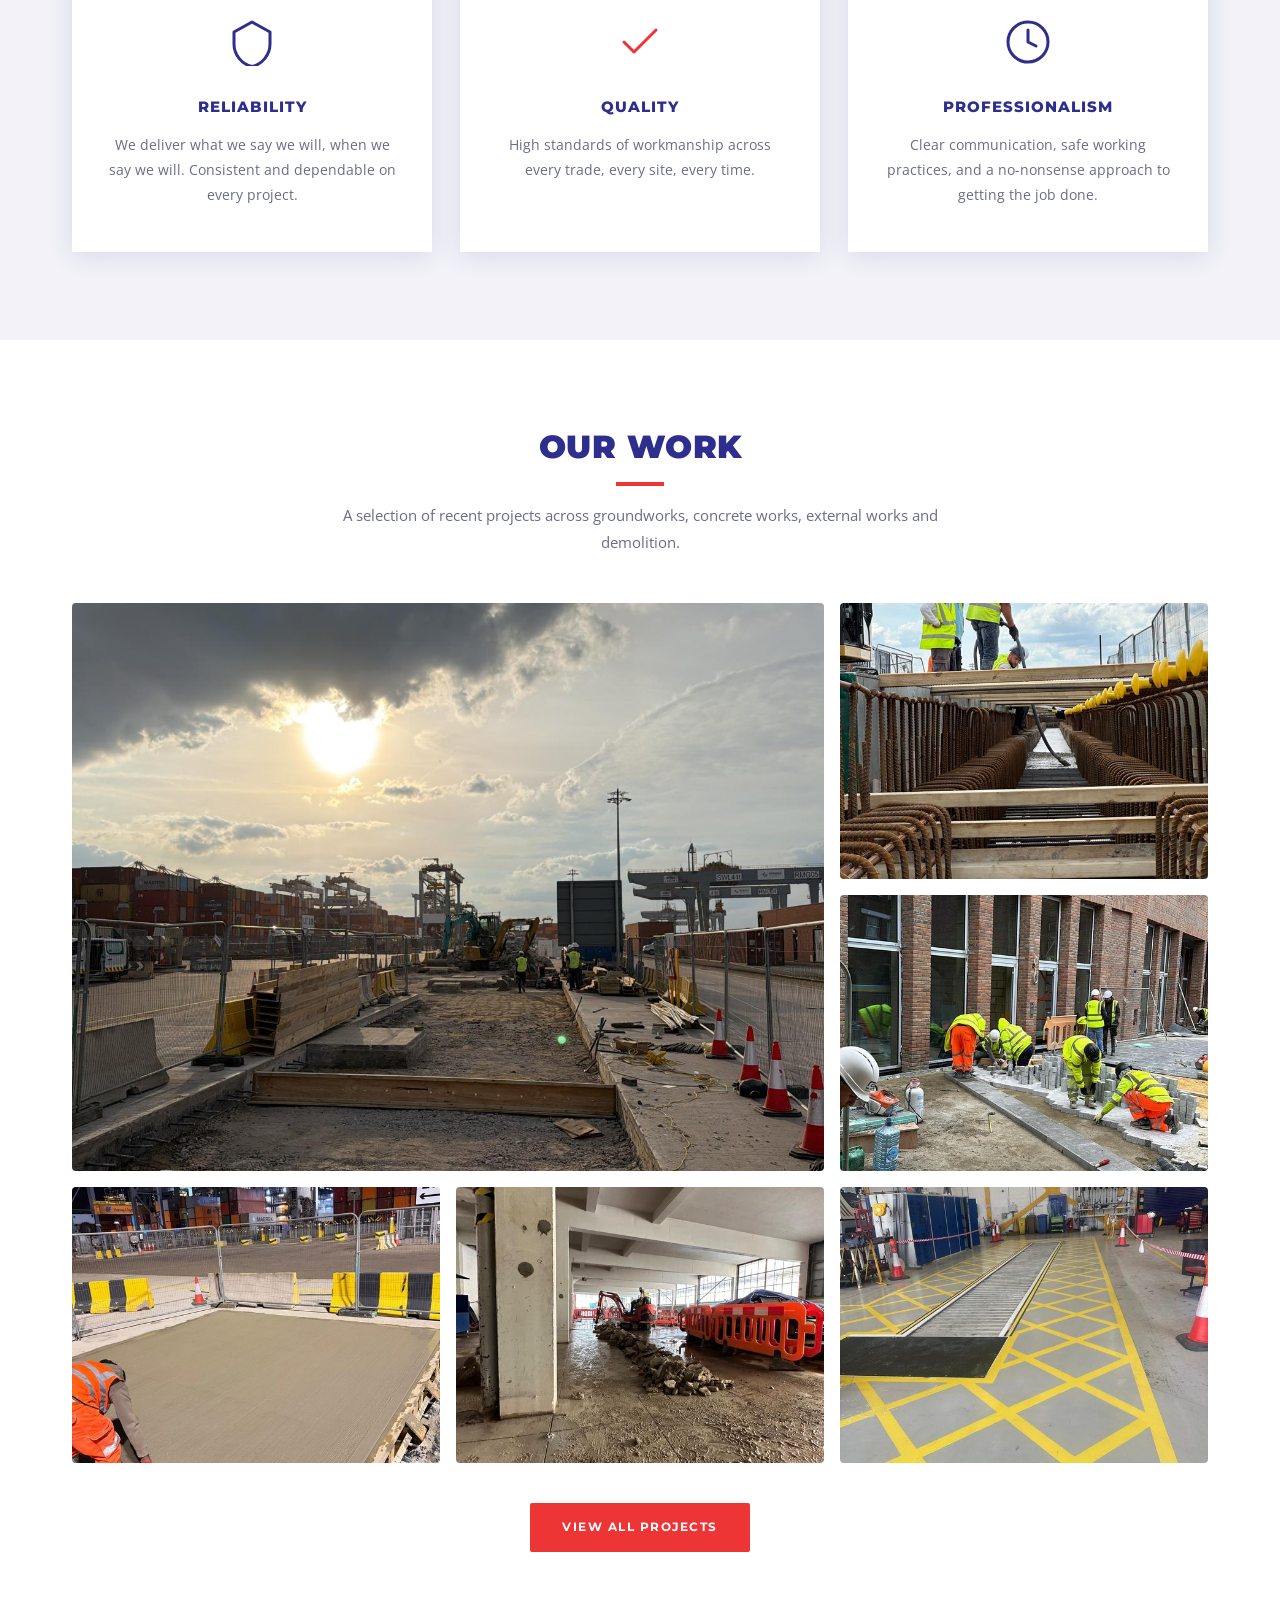
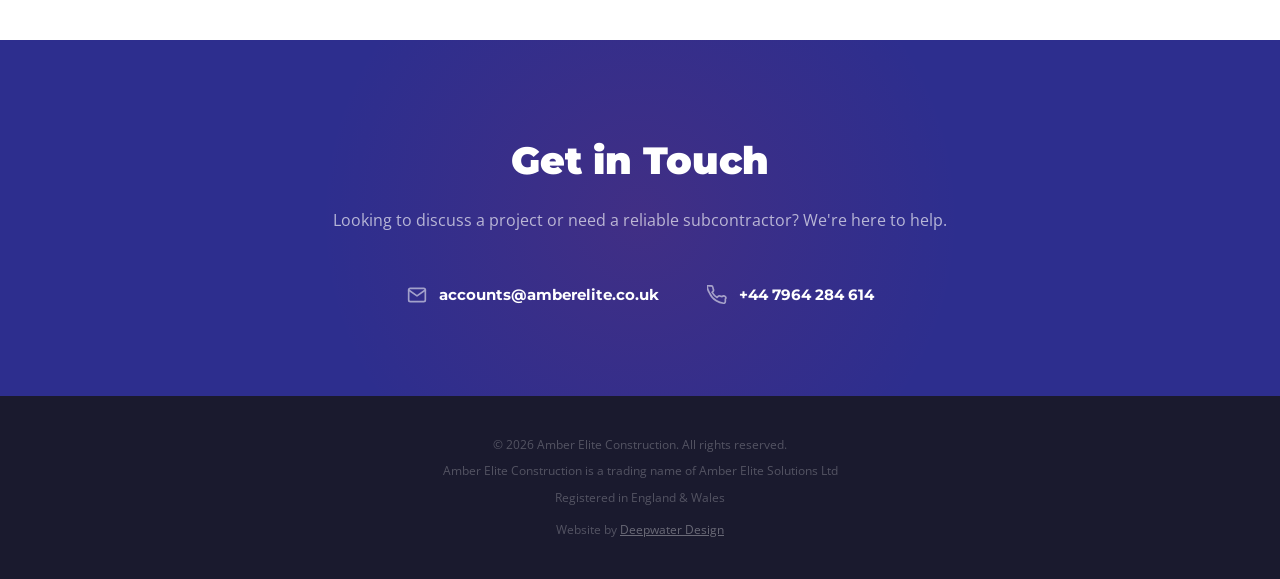
==== commit 2674d408: "Use full-size image for featured project on homepage Co-Authored-By: Claude Opus 4.6 <noreply@anthro" ====
--- a/index.html
+++ b/index.html
@@ -310,7 +310,7 @@
 
       <div class="ae-projects-grid fade-in">
         <a href="projects.html">
-          <img src="images/thumbs/port-sunset-panoramic.jpg" alt="Sunset over port infrastructure groundworks" loading="lazy">
+          <img src="images/port-sunset-panoramic.jpg" alt="Sunset over port infrastructure groundworks" loading="lazy">
         </a>
         <a href="projects.html">
           <img src="images/thumbs/port-rebar-cage-workers.jpg" alt="Workers constructing rebar cage at port site" loading="lazy">
